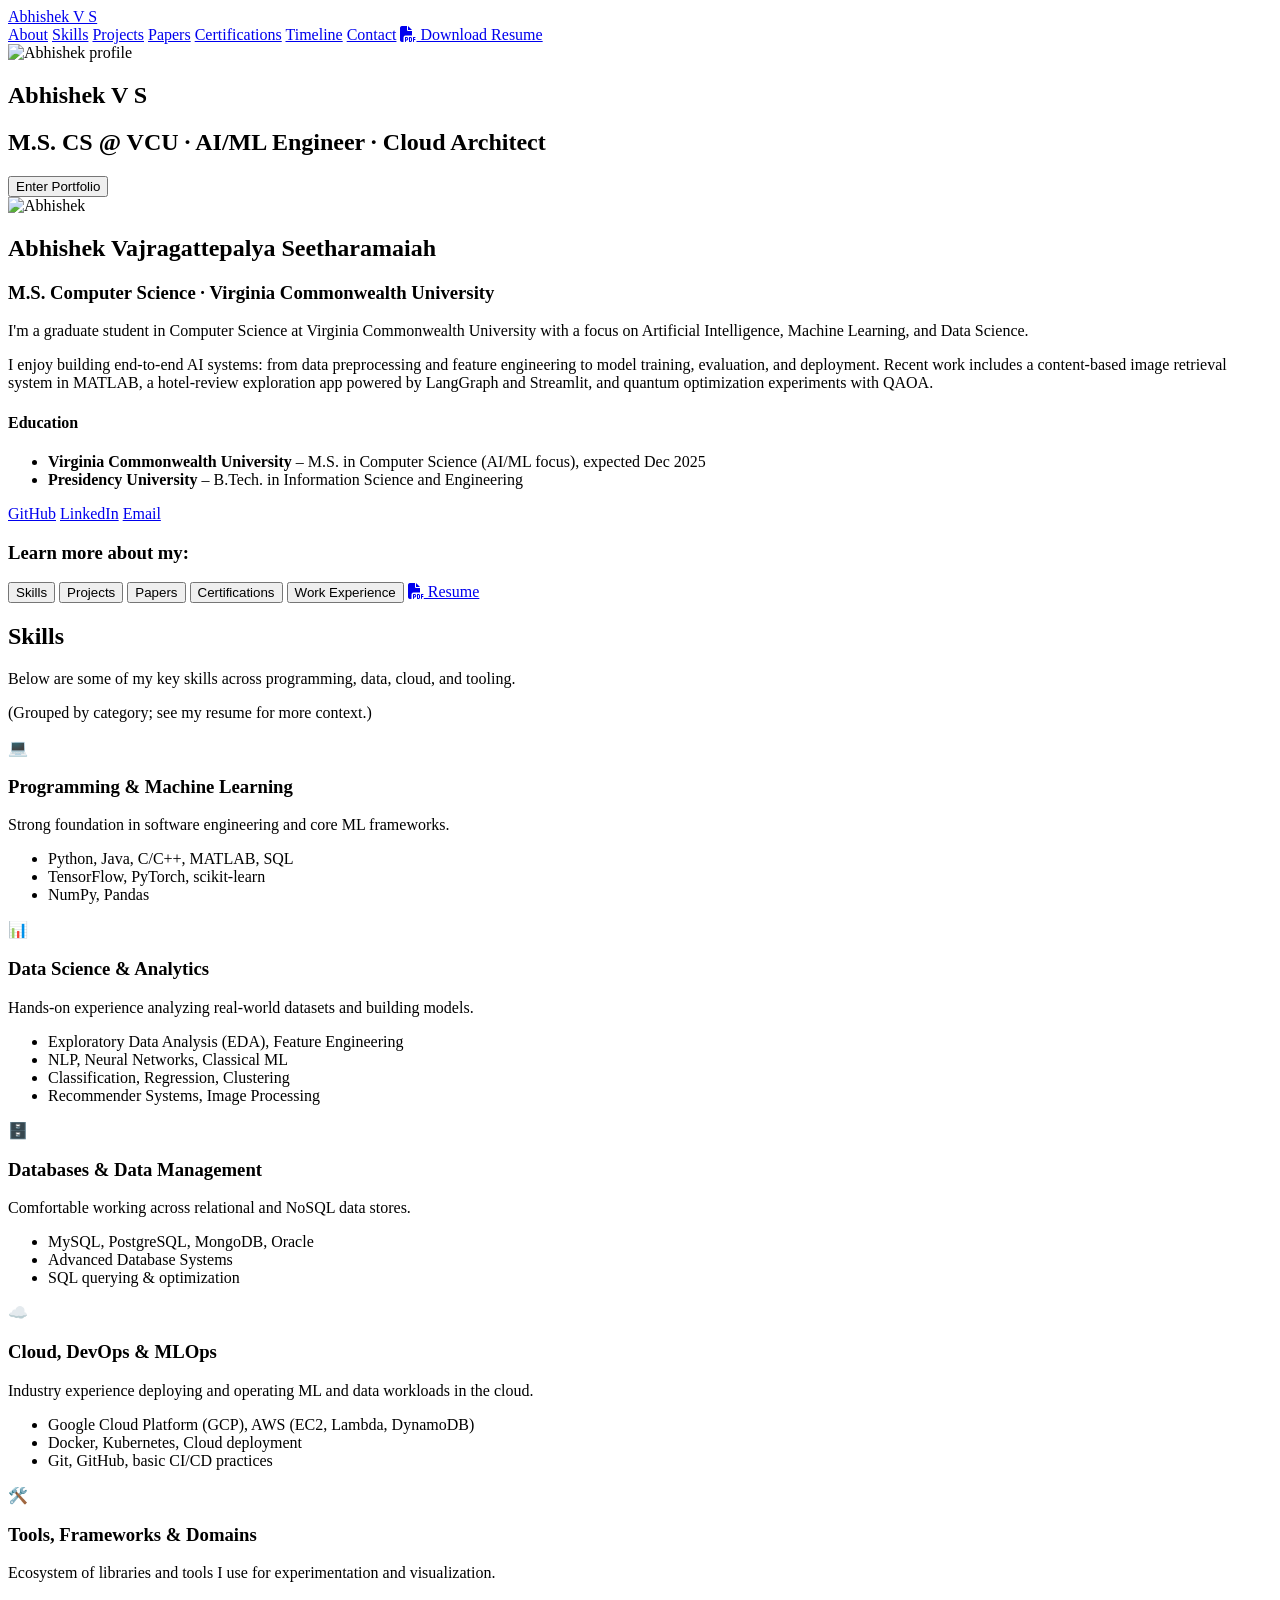
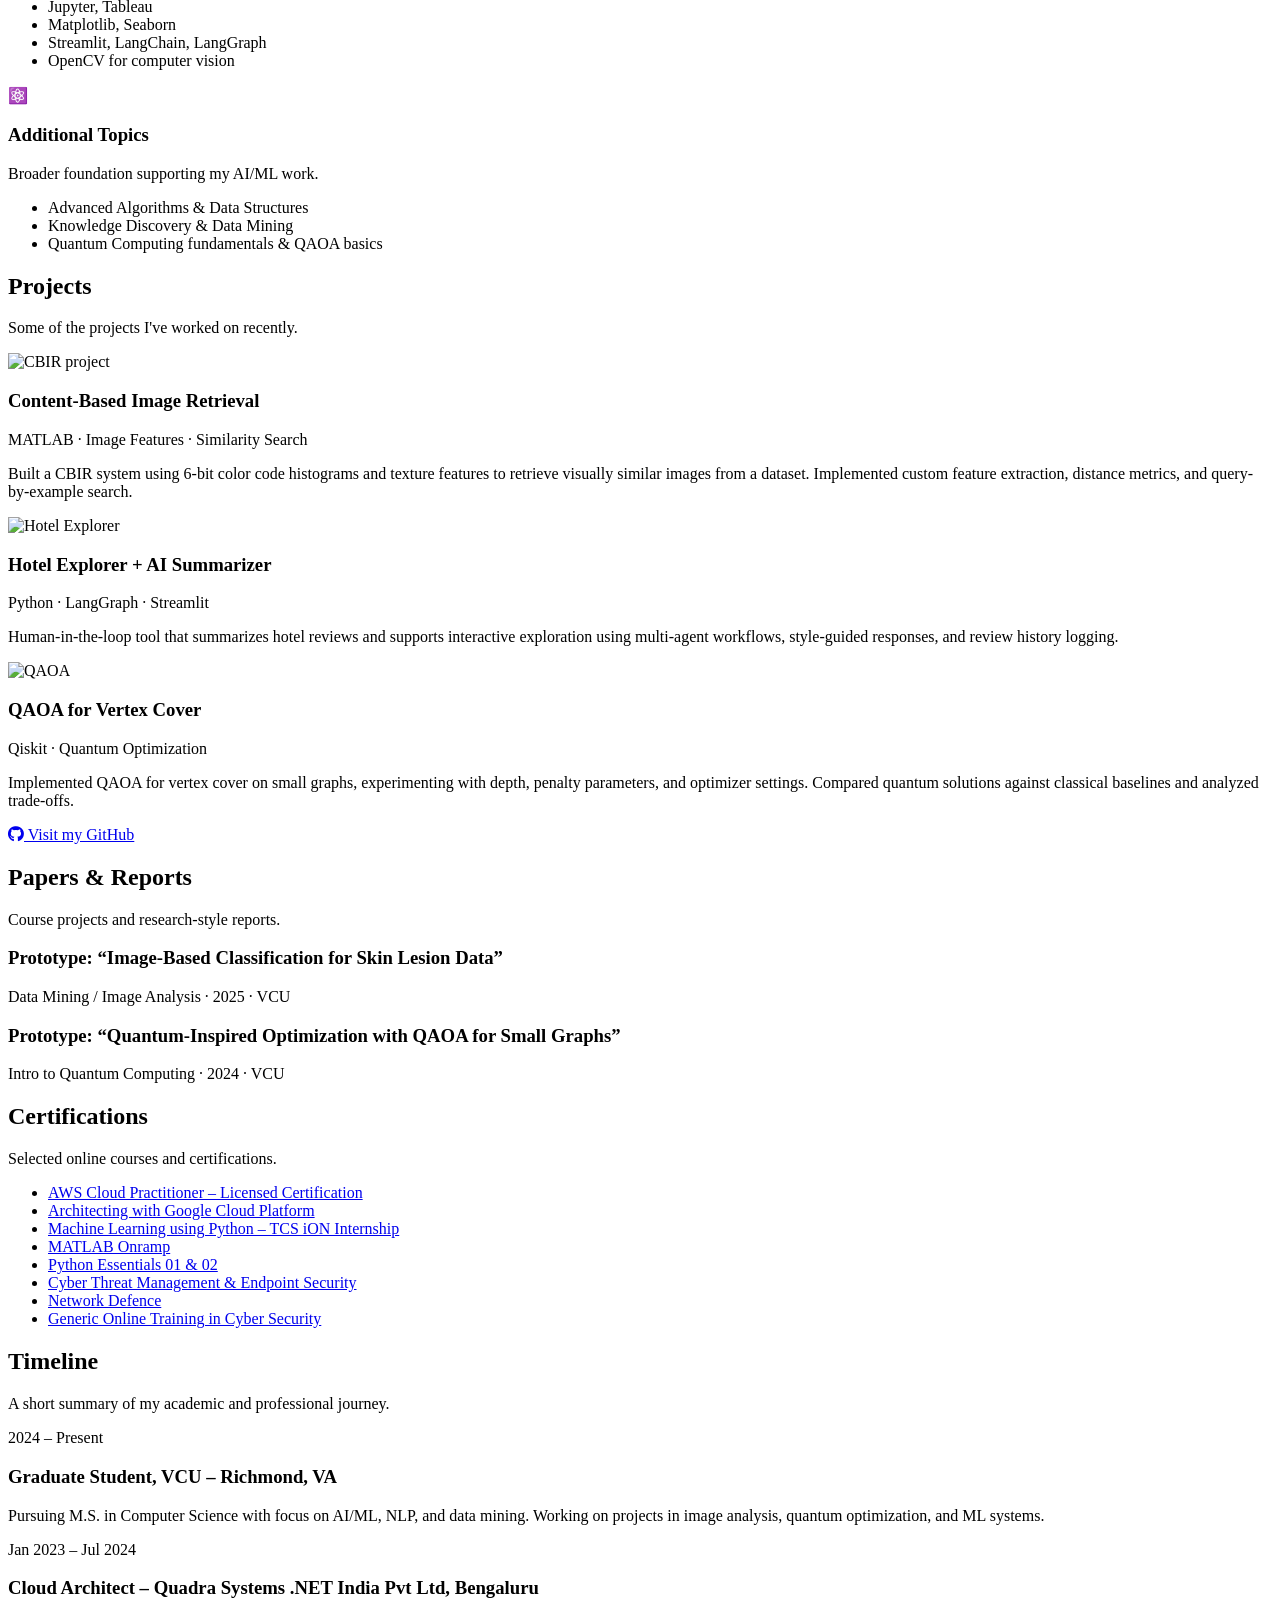
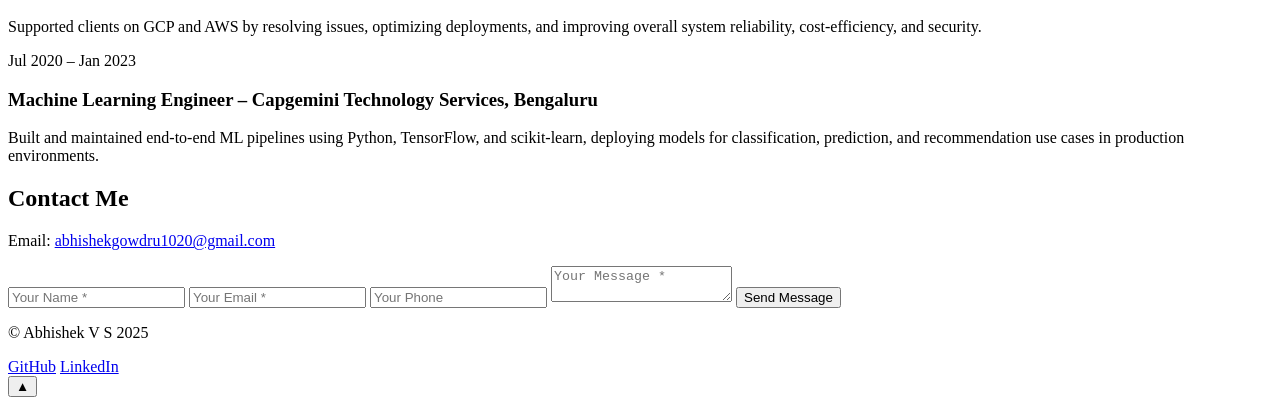
==== index.html @ 99de032a "Remove outdated text and notes from index.html Removed outdated information and notes from the hero " ====
<!DOCTYPE html>
<html lang="en">
<head>
  <meta charset="UTF-8" />
  <title>Abhishek V S | AI/ML Portfolio</title>
  <meta name="viewport" content="width=device-width, initial-scale=1.0" />

  <!-- Google Fonts -->
  <link href="https://fonts.googleapis.com/css2?family=Montserrat:wght@300;400;500;600;700&family=Open+Sans:wght@300;400;600&display=swap" rel="stylesheet">

  <!-- Font Awesome for icons -->
  <link
    rel="stylesheet"
    href="https://cdnjs.cloudflare.com/ajax/libs/font-awesome/6.5.1/css/all.min.css"
    integrity="sha512-DTOQO9RWCH3ppGqcWaEA1BIZOC6xxalwEsw9c2QQeAIftl+Vegovlnee1c9QX4TctnWMn13TZye+giMm8e2LwA=="
    crossorigin="anonymous"
    referrerpolicy="no-referrer"
  />

  <link rel="stylesheet" href="styles.css" />
</head>
<body>

  <!-- NAVBAR -->
  <header class="navbar">
    <div class="nav-inner">
      <a href="#hero" class="brand">Abhishek V S</a>
      <nav class="nav-links">
        <a href="#about">About</a>
        <a href="#skills">Skills</a>
        <a href="#projects">Projects</a>
        <a href="#papers">Papers</a>
        <a href="#certifications">Certifications</a>
        <a href="#timeline">Timeline</a>
        <a href="#contact">Contact</a>
        <a href="Files/resume12_1.pdf"
           class="btn-dark"
           download>
        <i class="fa-solid fa-file-pdf"></i> Download Resume
        </a>
        </a>
      </nav>
    </div>
  </header>

  <!-- HERO -->
  <section id="hero" class="hero">
    <div class="hero-overlay"></div>
    <div class="hero-content">

      <div class="hero-avatar-wrapper">
        <!-- Put your own profile image in img/profile.jpg -->
        <img src="img/profile.jpg" alt="Abhishek profile" class="hero-avatar" />
      </div>

      <h1 class="hero-name">Abhishek V S</h1>
      <h2 class="hero-tagline">
        M.S. CS @ VCU · AI/ML Engineer · Cloud Architect 
      </h2>

      <button class="hero-button" onclick="scrollToSection('about')">
        Enter Portfolio
      </button>
    </div>
  </section>

  <!-- MAIN CONTENT -->
  <main>

    <!-- ABOUT -->
    <section id="about" class="section section-light">
      <div class="section-inner">
        <div class="about-body">
          <div class="about-photo">
            <img src="img/profile.jpg" alt="Abhishek" />
          </div>
          <div class="about-text">
            <h2>Abhishek Vajragattepalya Seetharamaiah</h2>
            <h3>M.S. Computer Science · Virginia Commonwealth University</h3>

            <p>
              I'm a graduate student in Computer Science at Virginia Commonwealth
              University with a focus on Artificial Intelligence, Machine Learning,
              and Data Science.
            </p>
            <p>
              I enjoy building end-to-end AI systems: from data preprocessing and feature
              engineering to model training, evaluation, and deployment. Recent work includes
              a content-based image retrieval system in MATLAB, a hotel-review exploration app
              powered by LangGraph and Streamlit, and quantum optimization experiments with QAOA.
            </p>

            <h4>Education</h4>
            <ul>
              <li>
                <strong>Virginia Commonwealth University</strong> – M.S. in Computer Science
                (AI/ML focus), expected Dec 2025
              </li>
              <li>
                <strong>Presidency University</strong> – B.Tech. in Information Science and Engineering
              </li>
            </ul>

            <div class="social-links">
              <a href="https://github.com/abhishekvs" target="_blank">GitHub</a>
              <a href="https://www.linkedin.com/in/vs-abhishek" target="_blank">LinkedIn</a>
              <a href="mailto:abhishekgowdru1020@gmail.com">Email</a>
            </div>
          </div>
        </div>

        <!-- “Learn more” buttons -->
        <div class="learn-more">
          <h3>Learn more about my:</h3>
          <div class="learn-buttons">
            <button onclick="scrollToSection('skills')">Skills</button>
            <button onclick="scrollToSection('projects')">Projects</button>
            <button onclick="scrollToSection('papers')">Papers</button>
            <button onclick="scrollToSection('certifications')">Certifications</button>
            <button onclick="scrollToSection('timeline')">Work Experience</button>
            <a href="Portfolio/Abhishek_VS_Resume.pdf" target="_blank" class="btn-dark">
              <i class="fa-solid fa-file-pdf"></i> Resume
            </a>
          </div>
        </div>
      </div>
    </section>

    <!-- SKILLS -->
    <section id="skills" class="section section-blue">
      <div class="section-inner">
        <h2>Skills</h2>
        <p>Below are some of my key skills across programming, data, cloud, and tooling.</p>
        <p class="muted">(Grouped by category; see my resume for more context.)</p>

        <div class="skills-grid">
          <!-- Programming & ML -->
          <div class="skill-card">
            <div class="skill-icon">💻</div>
            <h3>Programming & Machine Learning</h3>
            <p>
              Strong foundation in software engineering and core ML frameworks.
            </p>
            <ul>
              <li>Python, Java, C/C++, MATLAB, SQL</li>
              <li>TensorFlow, PyTorch, scikit-learn</li>
              <li>NumPy, Pandas</li>
            </ul>
          </div>

          <!-- Data Science & Analytics -->
          <div class="skill-card">
            <div class="skill-icon">📊</div>
            <h3>Data Science & Analytics</h3>
            <p>
              Hands-on experience analyzing real-world datasets and building models.
            </p>
            <ul>
              <li>Exploratory Data Analysis (EDA), Feature Engineering</li>
              <li>NLP, Neural Networks, Classical ML</li>
              <li>Classification, Regression, Clustering</li>
              <li>Recommender Systems, Image Processing</li>
            </ul>
          </div>

          <!-- Databases & Data -->
          <div class="skill-card">
            <div class="skill-icon">🗄️</div>
            <h3>Databases & Data Management</h3>
            <p>
              Comfortable working across relational and NoSQL data stores.
            </p>
            <ul>
              <li>MySQL, PostgreSQL, MongoDB, Oracle</li>
              <li>Advanced Database Systems</li>
              <li>SQL querying & optimization</li>
            </ul>
          </div>

          <!-- Cloud, DevOps & MLOps -->
          <div class="skill-card">
            <div class="skill-icon">☁️</div>
            <h3>Cloud, DevOps & MLOps</h3>
            <p>
              Industry experience deploying and operating ML and data workloads in the cloud.
            </p>
            <ul>
              <li>Google Cloud Platform (GCP), AWS (EC2, Lambda, DynamoDB)</li>
              <li>Docker, Kubernetes, Cloud deployment</li>
              <li>Git, GitHub, basic CI/CD practices</li>
            </ul>
          </div>

          <!-- Tools, Frameworks & Domains -->
          <div class="skill-card">
            <div class="skill-icon">🛠️</div>
            <h3>Tools, Frameworks & Domains</h3>
            <p>
              Ecosystem of libraries and tools I use for experimentation and visualization.
            </p>
            <ul>
              <li>Jupyter, Tableau</li>
              <li>Matplotlib, Seaborn</li>
              <li>Streamlit, LangChain, LangGraph</li>
              <li>OpenCV for computer vision</li>
            </ul>
          </div>

          <!-- Additional Topics -->
          <div class="skill-card">
            <div class="skill-icon">⚛️</div>
            <h3>Additional Topics</h3>
            <p>
              Broader foundation supporting my AI/ML work.
            </p>
            <ul>
              <li>Advanced Algorithms & Data Structures</li>
              <li>Knowledge Discovery & Data Mining</li>
              <li>Quantum Computing fundamentals & QAOA basics</li>
            </ul>
          </div>
        </div>
      </div>
    </section>

    <!-- PROJECTS -->
    <section id="projects" class="section section-light">
      <div class="section-inner">
        <h2>Projects</h2>
        <p>Some of the projects I've worked on recently.</p>

        <div class="projects-grid">
          <!-- Project 1 -->
          <article class="project-card">
            <div class="project-image-wrapper">
              <img src="img/project-cbir.jpg" alt="CBIR project" />
              <div class="project-overlay">
                <h3>Content-Based Image Retrieval</h3>
                <p>MATLAB · Image Features · Similarity Search</p>
              </div>
            </div>
            <p class="project-text">
              Built a CBIR system using 6-bit color code histograms and texture features
              to retrieve visually similar images from a dataset. Implemented custom
              feature extraction, distance metrics, and query-by-example search.
            </p>
          </article>

          <!-- Project 2 -->
          <article class="project-card">
            <div class="project-image-wrapper">
              <img src="img/project-hotel.jpg" alt="Hotel Explorer" />
              <div class="project-overlay">
                <h3>Hotel Explorer + AI Summarizer</h3>
                <p>Python · LangGraph · Streamlit</p>
              </div>
            </div>
            <p class="project-text">
              Human-in-the-loop tool that summarizes hotel reviews and supports interactive
              exploration using multi-agent workflows, style-guided responses, and review
              history logging.
            </p>
          </article>

          <!-- Project 3 -->
          <article class="project-card">
            <div class="project-image-wrapper">
              <img src="img/project-qaoa.jpg" alt="QAOA" />
              <div class="project-overlay">
                <h3>QAOA for Vertex Cover</h3>
                <p>Qiskit · Quantum Optimization</p>
              </div>
            </div>
            <p class="project-text">
              Implemented QAOA for vertex cover on small graphs, experimenting with depth,
              penalty parameters, and optimizer settings. Compared quantum solutions against
              classical baselines and analyzed trade-offs.
            </p>
          </article>
        </div>

        <div class="projects-footer">
          <a href="https://github.com/abhishekvs" target="_blank" class="btn-dark">
            <i class="fa-brands fa-github"></i> Visit my GitHub
          </a>
        </div>
      </div>
    </section>

    <!-- PAPERS -->
    <section id="papers" class="section section-blue">
      <div class="section-inner">
        <h2>Papers & Reports</h2>
        <p>Course projects and research-style reports.</p>

        <div class="papers-list">
          <div class="paper-item">
            <h3>
              Prototype: “Image-Based Classification for Skin Lesion Data”
            </h3>
            <p class="paper-meta">
              Data Mining / Image Analysis · 2025 · VCU
            </p>
          </div>

          <div class="paper-item">
            <h3>
              Prototype: “Quantum-Inspired Optimization with QAOA for Small Graphs”
            </h3>
            <p class="paper-meta">
              Intro to Quantum Computing · 2024 · VCU
            </p>
          </div>
        </div>
      </div>
    </section>

    <!-- CERTIFICATIONS -->
    <section id="certifications" class="section section-light">
      <div class="section-inner">
        <h2>Certifications</h2>
        <p>Selected online courses and certifications.</p>

        <ul class="cert-list">
          <!-- Update these hrefs to match actual filenames in Portfolio/ -->
          <li>
            <a href="Files/Certificates/AWS Certified Cloud Practitioner.pdf" target="_blank">
              AWS Cloud Practitioner – Licensed Certification
            </a>
          </li>
          <li>
            <a href="Portfolio/gcp-architecting.pdf" target="_blank">
              Architecting with Google Cloud Platform
            </a>
          </li>
          <li>
            <a href="Portfolio/ml-using-python-tcs-ion.pdf" target="_blank">
              Machine Learning using Python – TCS iON Internship
            </a>
          </li>
          <li>
            <a href="Portfolio/matlab-onramp.pdf" target="_blank">
              MATLAB Onramp
            </a>
          </li>
          <li>
            <a href="Portfolio/python-essentials.pdf" target="_blank">
              Python Essentials 01 &amp; 02
            </a>
          </li>
          <li>
            <a href="Portfolio/cyber-threat-management.pdf" target="_blank">
              Cyber Threat Management &amp; Endpoint Security
            </a>
          </li>
          <li>
            <a href="Portfolio/network-defence.pdf" target="_blank">
              Network Defence
            </a>
          </li>
          <li>
            <a href="Portfolio/generic-cyber-security.pdf" target="_blank">
              Generic Online Training in Cyber Security
            </a>
          </li>
        </ul>
       
      </div>
    </section>

    <!-- TIMELINE -->
    <section id="timeline" class="section section-light">
      <div class="section-inner">
        <h2>Timeline</h2>
        <p>A short summary of my academic and professional journey.</p>

        <div class="timeline">
          <div class="timeline-item">
            <div class="timeline-dot"></div>
            <div class="timeline-content">
              <div class="timeline-date">2024 – Present</div>
              <h3>Graduate Student, VCU – Richmond, VA</h3>
              <p>
                Pursuing M.S. in Computer Science with focus on AI/ML, NLP, and data mining.
                Working on projects in image analysis, quantum optimization, and ML systems.
              </p>
            </div>
          </div>

          <div class="timeline-item">
            <div class="timeline-dot"></div>
            <div class="timeline-content">
              <div class="timeline-date">Jan 2023 – Jul 2024</div>
              <h3>Cloud Architect – Quadra Systems .NET India Pvt Ltd, Bengaluru</h3>
              <p>
                Supported clients on GCP and AWS by resolving issues, optimizing deployments,
                and improving overall system reliability, cost-efficiency, and security.
              </p>
            </div>
          </div>

          <div class="timeline-item">
            <div class="timeline-dot"></div>
            <div class="timeline-content">
              <div class="timeline-date">Jul 2020 – Jan 2023</div>
              <h3>Machine Learning Engineer – Capgemini Technology Services, Bengaluru</h3>
              <p>
                Built and maintained end-to-end ML pipelines using Python, TensorFlow, and
                scikit-learn, deploying models for classification, prediction, and
                recommendation use cases in production environments.
              </p>
            </div>
          </div>
        </div>
      </div>
    </section>

    <!-- CONTACT -->
    <section id="contact" class="section section-dark">
      <div class="section-inner">
        <h2>Contact Me</h2>
        <p>
          Email: <a href="mailto:abhishekgowdru1020@gmail.com">abhishekgowdru1020@gmail.com</a>
        </p>
        <div class="contact-grid">
          <form class="contact-form">
            <input type="text" placeholder="Your Name *" required />
            <input type="email" placeholder="Your Email *" required />
            <input type="text" placeholder="Your Phone" />
            <textarea placeholder="Your Message *" required></textarea>
            <button type="submit">Send Message</button>
          </form>
        </div>
      </div>
    </section>

  </main>

  <!-- FOOTER -->
  <footer class="footer">
    <p>© Abhishek V S 2025</p>
    <div class="footer-links">
      <a href="https://github.com/abhishekvs" target="_blank">GitHub</a>
      <a href="https://www.linkedin.com/in/vs-abhishek" target="_blank">LinkedIn</a>
    </div>
  </footer>

  <button id="backToTop" class="back-to-top" aria-label="Back to top">▲</button>

  <script src="script.js"></script>
</body>
</html>
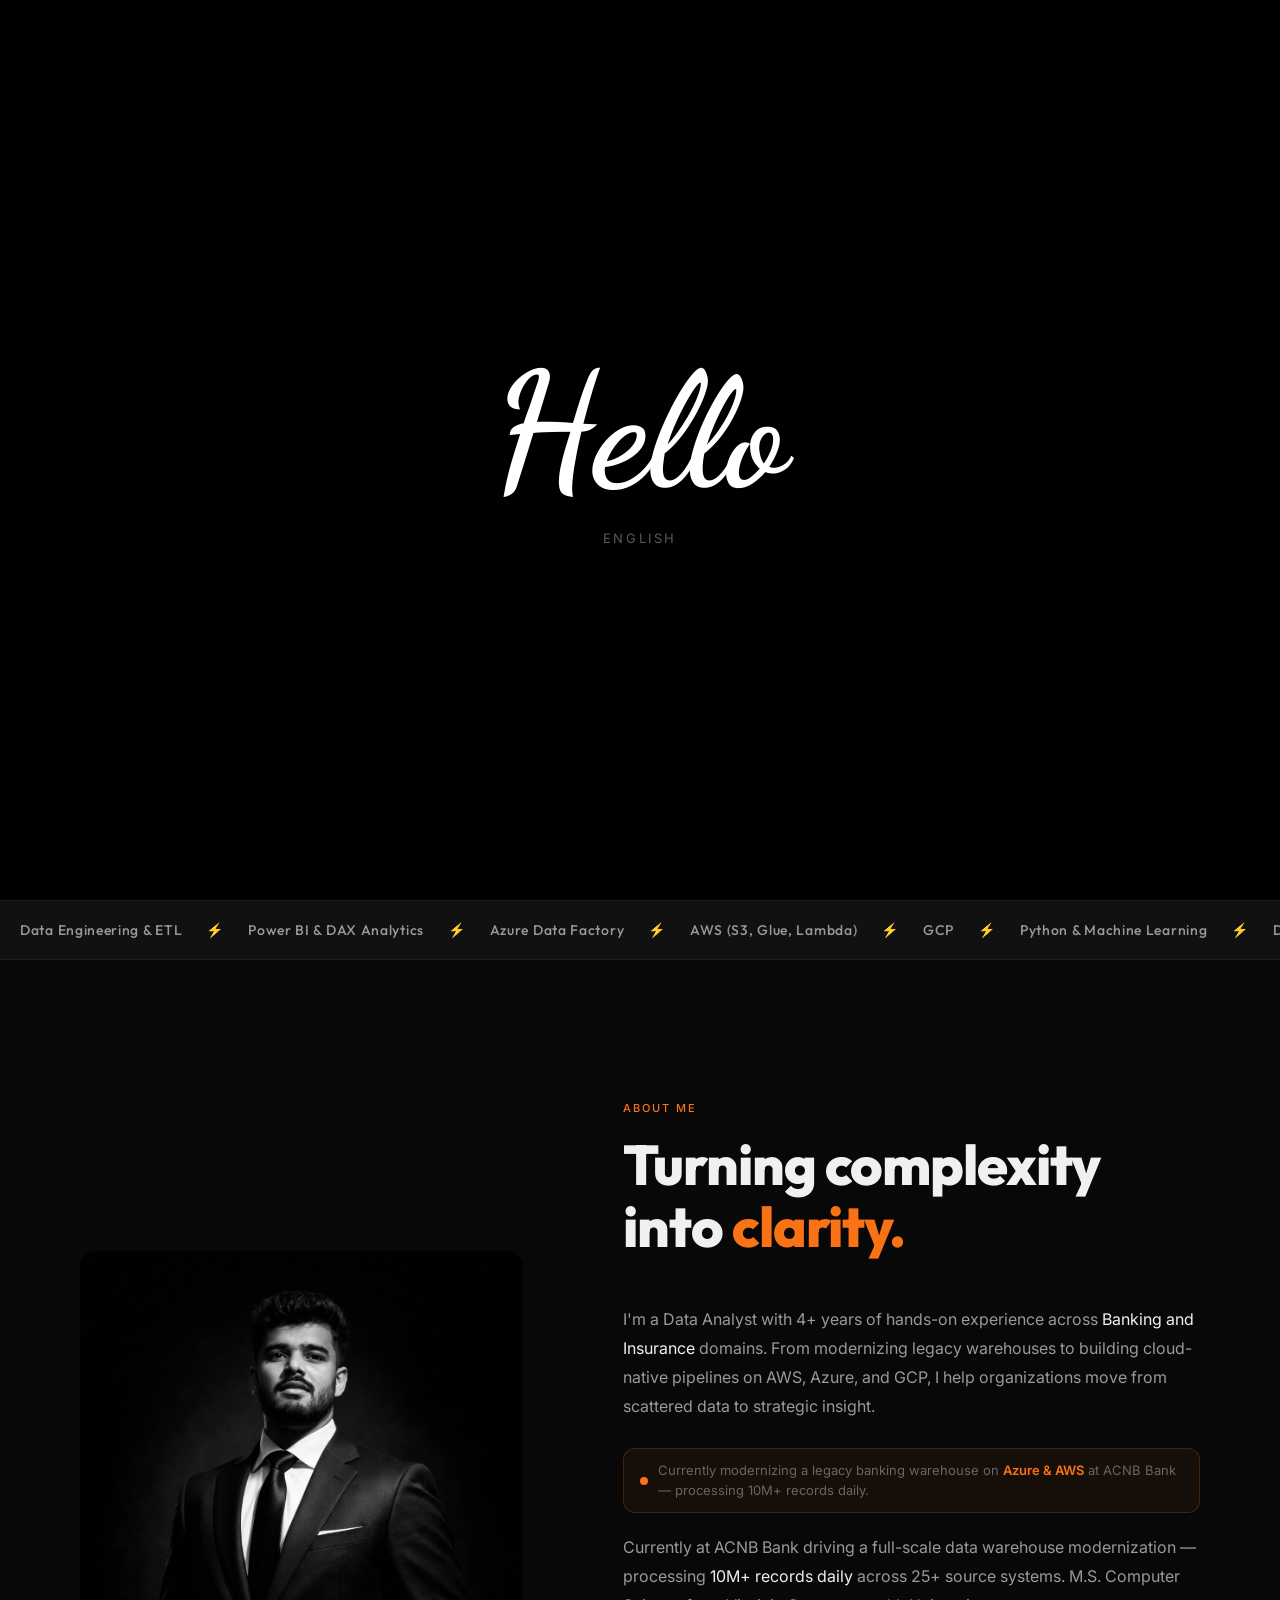
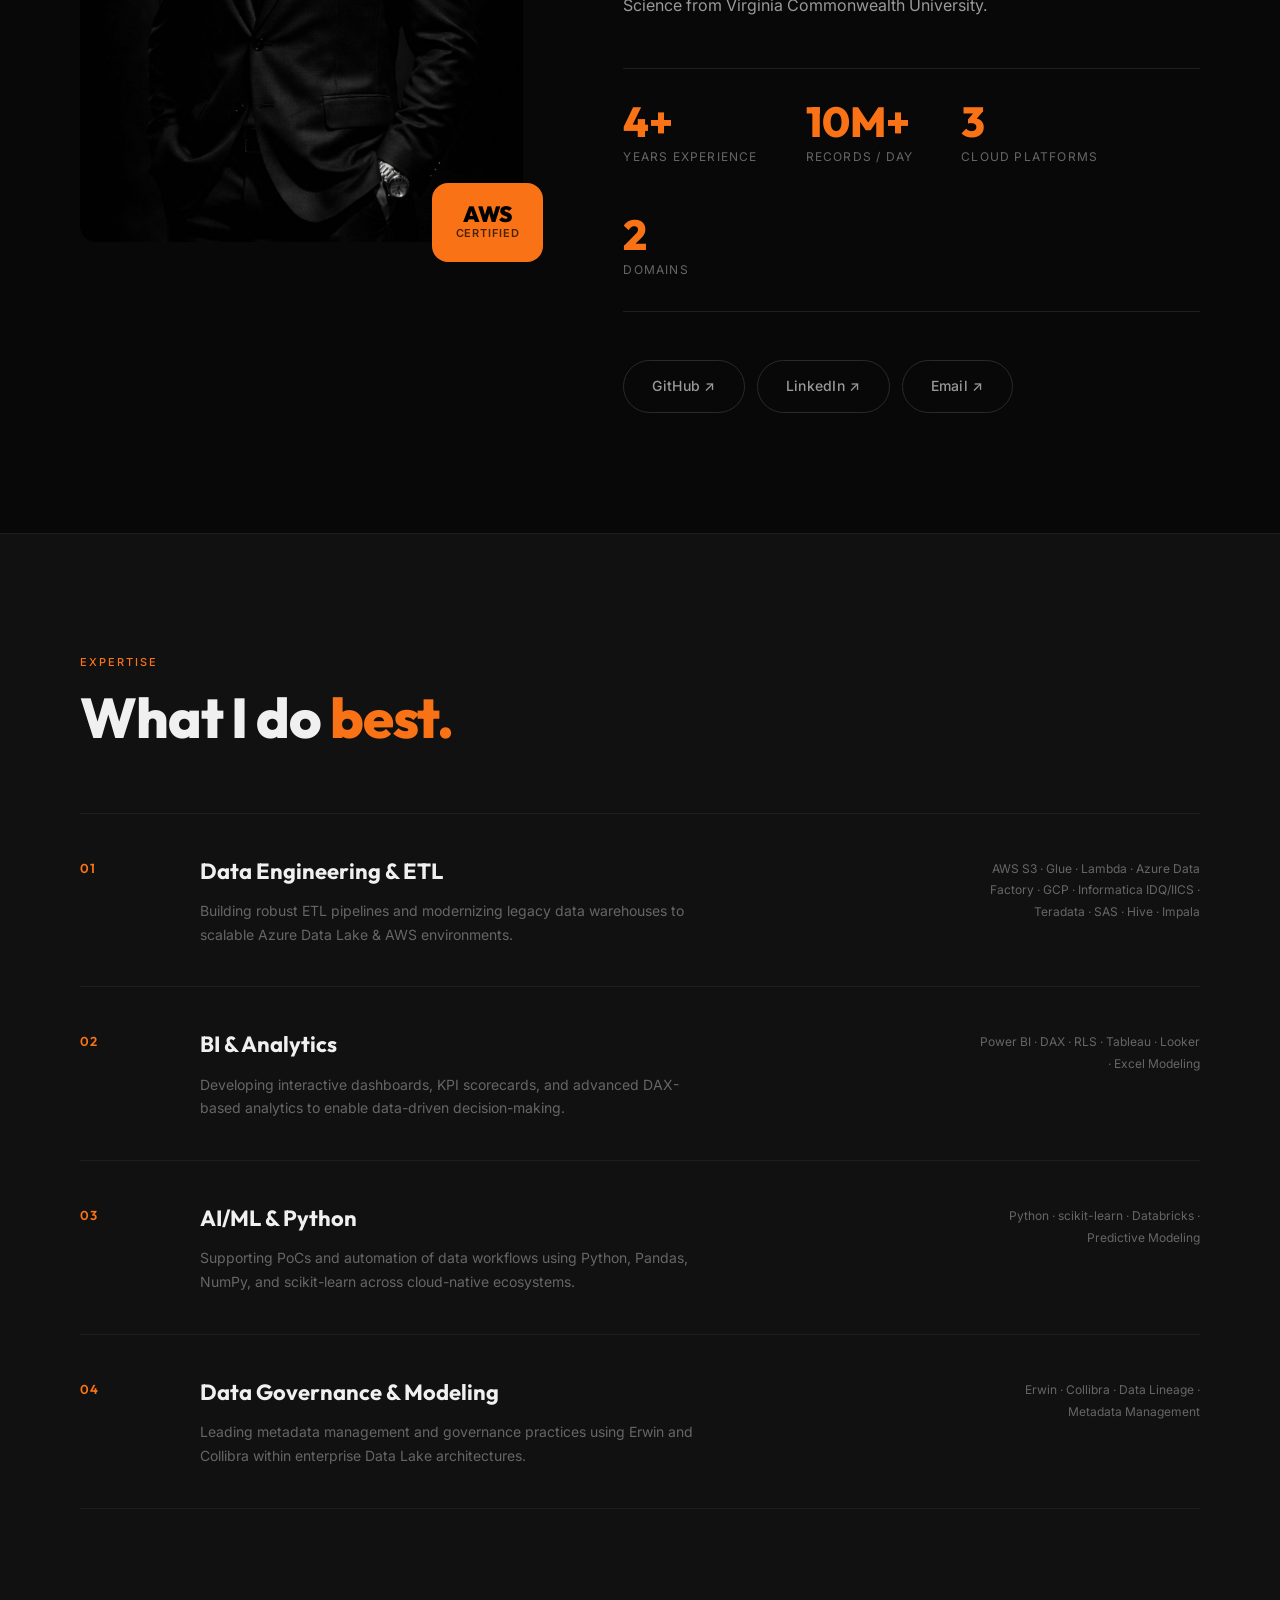
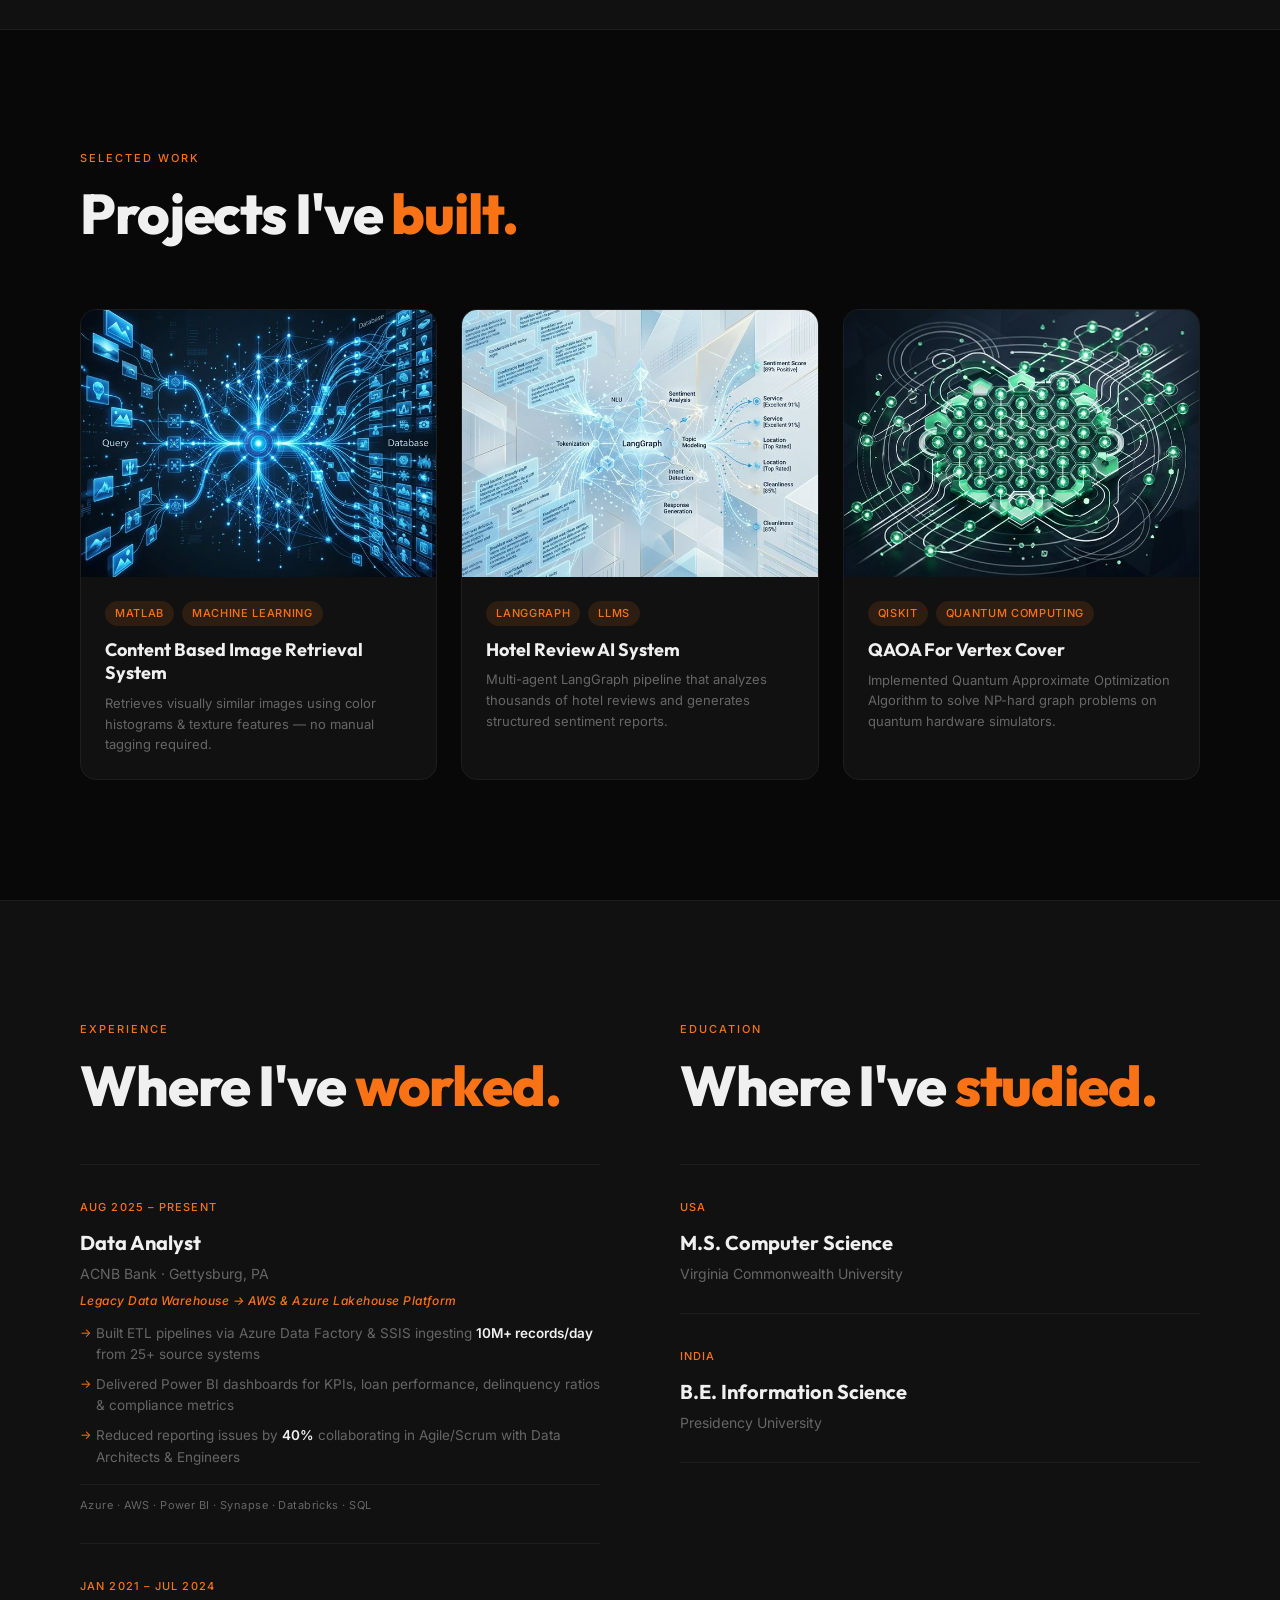
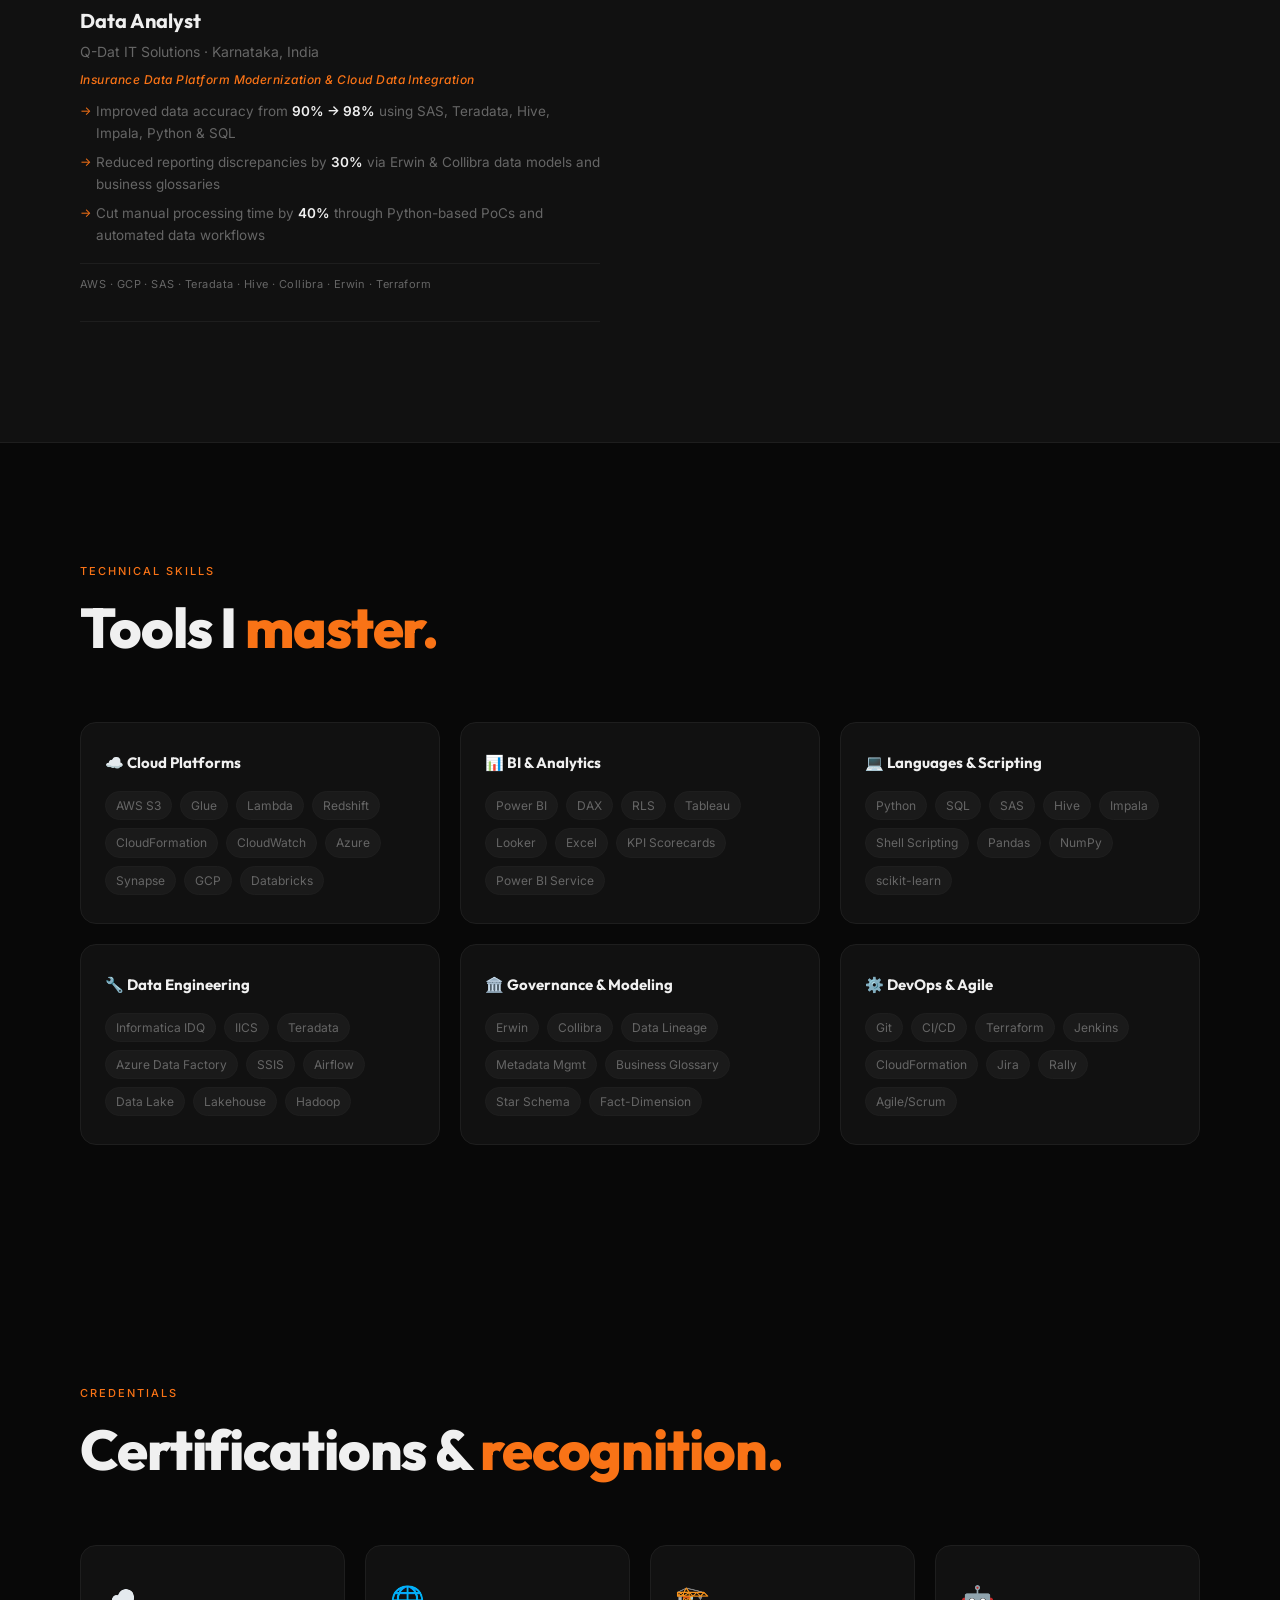
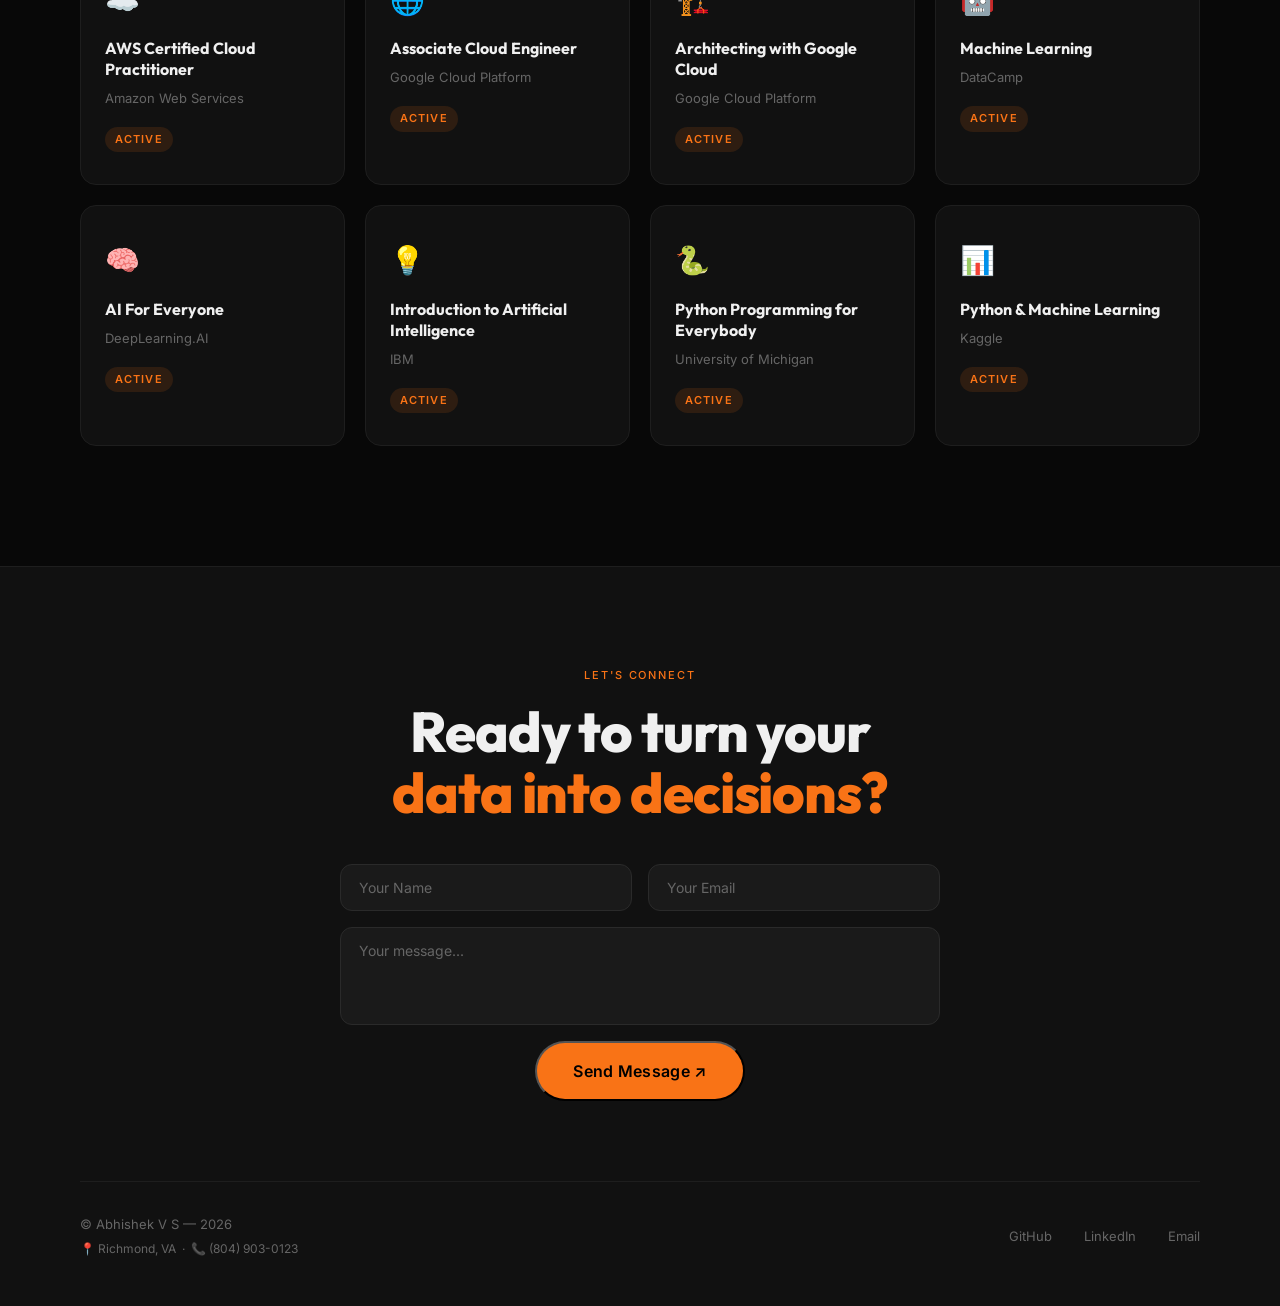
==== commit 3daf3858: "Complete portfolio redesign with dark theme and animations - Full dark theme redesign with premium a" ====
--- a/index.html
+++ b/index.html
@@ -2,450 +2,503 @@
 <html lang="en">
 <head>
   <meta charset="UTF-8" />
-  <title>Abhishek V S | AI/ML Portfolio</title>
+  <title>Abhishek V S | Data Analyst | Power BI · AWS · Azure · GCP</title>
   <meta name="viewport" content="width=device-width, initial-scale=1.0" />
-
-  <!-- Google Fonts -->
-  <link href="https://fonts.googleapis.com/css2?family=Montserrat:wght@300;400;500;600;700&family=Open+Sans:wght@300;400;600&display=swap" rel="stylesheet">
-
-  <!-- Font Awesome for icons -->
-  <link
-    rel="stylesheet"
-    href="https://cdnjs.cloudflare.com/ajax/libs/font-awesome/6.5.1/css/all.min.css"
-    integrity="sha512-DTOQO9RWCH3ppGqcWaEA1BIZOC6xxalwEsw9c2QQeAIftl+Vegovlnee1c9QX4TctnWMn13TZye+giMm8e2LwA=="
-    crossorigin="anonymous"
-    referrerpolicy="no-referrer"
-  />
-
+  <meta name="description" content="Abhishek V S — Data Analyst with 4+ years in Banking & Insurance. Specializing in Power BI, AWS, Azure, GCP, ETL pipelines and enterprise data governance. Based in Richmond, VA." />
+  <meta property="og:title" content="Abhishek V S | Data Analyst | Power BI · AWS · Azure · GCP" />
+  <meta property="og:description" content="Data Analyst with 4+ years in Banking & Insurance. Specializing in Power BI, AWS, Azure, GCP, and enterprise data pipelines. Based in Richmond, VA." />
+  <meta property="og:type" content="website" />
+  <meta property="og:url" content="https://abhishekvs.github.io" />
+  <meta property="og:image" content="https://abhishekvs.github.io/img/PI.jpeg" />
+  <meta name="twitter:card" content="summary_large_image" />
+  <meta name="twitter:title" content="Abhishek V S | Data Analyst" />
+  <meta name="twitter:description" content="Data Analyst with 4+ years in Banking & Insurance. Power BI · AWS · Azure · GCP." />
+  <meta name="twitter:image" content="https://abhishekvs.github.io/img/PI.jpeg" />
+  <link rel="icon" href="data:image/svg+xml,<svg xmlns='http://www.w3.org/2000/svg' viewBox='0 0 100 100'><rect width='100' height='100' rx='22' fill='%23f97316'/><text y='74' x='50' font-size='58' font-family='Arial' font-weight='900' fill='black' text-anchor='middle'>A</text></svg>" />
+  <link rel="preconnect" href="https://fonts.googleapis.com">
+  <link rel="preconnect" href="https://fonts.gstatic.com" crossorigin>
+  <link href="https://fonts.googleapis.com/css2?family=Outfit:wght@300;400;500;600;700;800;900&family=Inter:wght@300;400;500&family=Playfair+Display:ital@1&family=Dancing+Script:wght@700&display=swap" rel="stylesheet">
   <link rel="stylesheet" href="styles.css" />
 </head>
 <body>
 
+  <!-- SCROLL PROGRESS BAR -->
+  <div id="scroll-progress"></div>
+
+  <!-- BACK TO TOP -->
+  <button id="back-to-top" aria-label="Back to top">↑</button>
+
+  <!-- INTERACTIVE BACKGROUND -->
+  <canvas id="bg-canvas"></canvas>
+
+  <!-- CUSTOM CURSOR -->
+  <div class="cursor-dot"></div>
+  <div class="cursor-outline"></div>
+
+  <!-- PRELOADER — Apple "Hello" screen -->
+  <div class="preloader" id="preloader">
+    <div class="hello-word" id="hello-word">Hello</div>
+    <div class="hello-lang" id="hello-lang">English</div>
+  </div>
+
   <!-- NAVBAR -->
-  <header class="navbar">
-    <div class="nav-inner">
-      <a href="#hero" class="brand">Abhishek V S</a>
-      <nav class="nav-links">
-        <a href="#about">About</a>
-        <a href="#skills">Skills</a>
-        <a href="#projects">Projects</a>
-        <a href="#papers">Papers</a>
-        <a href="#certifications">Certifications</a>
-        <a href="#timeline">Timeline</a>
-        <a href="#contact">Contact</a>
-        <a href="Files/resume12_1.pdf"
-           class="btn-dark"
-           download>
-        <i class="fa-solid fa-file-pdf"></i> Download Resume
+  <nav class="navbar">
+    <div class="nav-pill">
+      <a href="#" class="nav-logo">AVS</a>
+      <div class="nav-links">
+        <a href="#about" class="nav-link">About</a>
+        <a href="#expertise" class="nav-link">Expertise</a>
+        <a href="#work" class="nav-link">Work</a>
+        <a href="#experience" class="nav-link">Experience</a>
+        <button class="theme-toggle" id="theme-toggle" aria-label="Toggle theme" title="Toggle theme">☀️</button>
+        <a href="Files/Abhishek_Resume1.pdf" class="nav-link nav-cta" target="_blank">Resume ↗</a>
+      </div>
+    </div>
+  </nav>
+
+  <!-- HERO -->
+  <section class="hero">
+    <div class="hero-inner">
+      <div class="open-badge">
+        <span class="badge-dot"></span>
+        Open to Opportunities
+      </div>
+      <p class="hero-tagline">Where raw data becomes strategic intelligence.</p>
+      <p class="hero-role-line">I'm a <span id="role-cycle" class="role-highlight">Data Analyst</span><span class="type-cursor">|</span></p>
+      <h1 class="hero-title">
+        Data That Drives<br>
+        <span class="accent">DECISIONS.</span>
+      </h1>
+      <p class="hero-sub">
+        4 years of experience in <span>Banking & Insurance</span> domains, building cloud-native data pipelines and BI solutions on <span>AWS · Azure · GCP</span>. Based in Richmond, VA.
+      </p>
+      <div class="hero-actions">
+        <a href="#work" class="btn btn-primary">View My Work →</a>
+        <a href="Files/Abhishek_Resume1.pdf" class="btn btn-ghost" download="Abhishek_VS_Resume.pdf">Download Resume ↓</a>
+      </div>
+    </div>
+    <div class="hero-scroll-hint">
+      <span>Scroll</span>
+      <div class="scroll-line"></div>
+    </div>
+  </section>
+
+  <!-- MARQUEE -->
+  <div class="marquee-wrapper">
+    <div class="marquee-track">
+      <div class="marquee-content">
+        <span>Data Engineering & ETL</span><span class="sep">⚡</span>
+        <span>Power BI & DAX Analytics</span><span class="sep">⚡</span>
+        <span>Azure Data Factory</span><span class="sep">⚡</span>
+        <span>AWS (S3, Glue, Lambda)</span><span class="sep">⚡</span>
+        <span>GCP</span><span class="sep">⚡</span>
+        <span>Python & Machine Learning</span><span class="sep">⚡</span>
+        <span>Databricks</span><span class="sep">⚡</span>
+        <span>SAS · Hive · Impala</span><span class="sep">⚡</span>
+        <span>Teradata</span><span class="sep">⚡</span>
+        <span>Tableau & Looker</span><span class="sep">⚡</span>
+        <span>Data Governance</span><span class="sep">⚡</span>
+        <span>Informatica IDQ</span><span class="sep">⚡</span>
+        <span>Collibra & Erwin</span><span class="sep">⚡</span>
+        <span>Terraform · CI/CD</span><span class="sep">⚡</span>
+        <span>Predictive Modeling</span><span class="sep">⚡</span>
+      </div>
+      <div class="marquee-content" aria-hidden="true">
+        <span>Data Engineering & ETL</span><span class="sep">⚡</span>
+        <span>Power BI & DAX Analytics</span><span class="sep">⚡</span>
+        <span>Azure Data Factory</span><span class="sep">⚡</span>
+        <span>AWS (S3, Glue, Lambda)</span><span class="sep">⚡</span>
+        <span>GCP</span><span class="sep">⚡</span>
+        <span>Python & Machine Learning</span><span class="sep">⚡</span>
+        <span>Databricks</span><span class="sep">⚡</span>
+        <span>SAS · Hive · Impala</span><span class="sep">⚡</span>
+        <span>Teradata</span><span class="sep">⚡</span>
+        <span>Tableau & Looker</span><span class="sep">⚡</span>
+        <span>Data Governance</span><span class="sep">⚡</span>
+        <span>Informatica IDQ</span><span class="sep">⚡</span>
+        <span>Collibra & Erwin</span><span class="sep">⚡</span>
+        <span>Terraform · CI/CD</span><span class="sep">⚡</span>
+        <span>Predictive Modeling</span><span class="sep">⚡</span>
+      </div>
+    </div>
+  </div>
+
+  <!-- ABOUT -->
+  <section id="about" class="section about-section">
+    <div class="container about-grid">
+      <div class="about-image-col reveal">
+        <div class="about-image-wrap">
+          <img src="img/PI.jpeg" alt="Abhishek V S" class="about-photo" loading="lazy" />
+          <div class="about-badge">
+            <div class="badge-inner">
+              <span class="badge-num">AWS</span>
+              <span class="badge-label">Certified</span>
+            </div>
+          </div>
+        </div>
+      </div>
+      <div class="about-text-col reveal">
+        <p class="section-label">About Me</p>
+        <h2 class="section-heading">Turning complexity<br>into <span class="accent">clarity.</span></h2>
+        <p class="about-desc">
+          I'm a Data Analyst with 4+ years of hands-on experience across <span style="color:var(--text)">Banking and Insurance</span> domains. From modernizing legacy warehouses to building cloud-native pipelines on AWS, Azure, and GCP, I help organizations move from scattered data to strategic insight.
+        </p>
+        <div class="current-work">
+          <span class="current-dot"></span>
+          <span class="current-text">Currently modernizing a legacy banking warehouse on <strong>Azure & AWS</strong> at ACNB Bank — processing 10M+ records daily.</span>
+        </div>
+        <p class="about-desc">
+          Currently at ACNB Bank driving a full-scale data warehouse modernization — processing <span style="color:var(--text)">10M+ records daily</span> across 25+ source systems. M.S. Computer Science from Virginia Commonwealth University.
+        </p>
+        <div class="about-stats">
+          <div class="stat-item">
+            <span class="stat-num">4+</span>
+            <span class="stat-label">Years Experience</span>
+          </div>
+          <div class="stat-item">
+            <span class="stat-num">10M+</span>
+            <span class="stat-label">Records / Day</span>
+          </div>
+          <div class="stat-item">
+            <span class="stat-num">3</span>
+            <span class="stat-label">Cloud Platforms</span>
+          </div>
+          <div class="stat-item">
+            <span class="stat-num">2</span>
+            <span class="stat-label">Domains</span>
+          </div>
+        </div>
+        <div class="about-links">
+          <a href="https://github.com/abhishekvs" target="_blank" class="btn btn-ghost">GitHub ↗</a>
+          <a href="https://www.linkedin.com/in/vs-abhishek" target="_blank" class="btn btn-ghost">LinkedIn ↗</a>
+          <a href="mailto:vsabhishekgowda@gmail.com" class="btn btn-ghost">Email ↗</a>
+        </div>
+      </div>
+    </div>
+  </section>
+
+  <!-- EXPERTISE -->
+  <section id="expertise" class="section expertise-section">
+    <div class="container">
+      <div class="section-header reveal">
+        <p class="section-label">Expertise</p>
+        <h2 class="section-heading">What I do <span class="accent">best.</span></h2>
+      </div>
+      <div class="services-list">
+        <div class="service-item reveal">
+          <div class="service-num">01</div>
+          <div class="service-body">
+            <div class="service-name">Data Engineering & ETL</div>
+            <div class="service-desc">Building robust ETL pipelines and modernizing legacy data warehouses to scalable Azure Data Lake & AWS environments.</div>
+          </div>
+          <div class="service-tags">AWS S3 · Glue · Lambda · Azure Data Factory · GCP · Informatica IDQ/IICS · Teradata · SAS · Hive · Impala</div>
+        </div>
+        <div class="service-item reveal">
+          <div class="service-num">02</div>
+          <div class="service-body">
+            <div class="service-name">BI & Analytics</div>
+            <div class="service-desc">Developing interactive dashboards, KPI scorecards, and advanced DAX-based analytics to enable data-driven decision-making.</div>
+          </div>
+          <div class="service-tags">Power BI · DAX · RLS · Tableau · Looker · Excel Modeling</div>
+        </div>
+        <div class="service-item reveal">
+          <div class="service-num">03</div>
+          <div class="service-body">
+            <div class="service-name">AI/ML & Python</div>
+            <div class="service-desc">Supporting PoCs and automation of data workflows using Python, Pandas, NumPy, and scikit-learn across cloud-native ecosystems.</div>
+          </div>
+          <div class="service-tags">Python · scikit-learn · Databricks · Predictive Modeling</div>
+        </div>
+        <div class="service-item reveal">
+          <div class="service-num">04</div>
+          <div class="service-body">
+            <div class="service-name">Data Governance & Modeling</div>
+            <div class="service-desc">Leading metadata management and governance practices using Erwin and Collibra within enterprise Data Lake architectures.</div>
+          </div>
+          <div class="service-tags">Erwin · Collibra · Data Lineage · Metadata Management</div>
+        </div>
+      </div>
+    </div>
+  </section>
+
+  <!-- PROJECTS -->
+  <section id="work" class="section work-section">
+    <div class="container">
+      <div class="section-header reveal">
+        <p class="section-label">Selected Work</p>
+        <h2 class="section-heading">Projects I've <span class="accent">built.</span></h2>
+      </div>
+      <div class="projects-grid">
+        <a href="https://github.com/abhishekvs" target="_blank" class="project-card reveal">
+          <div class="project-img-wrap">
+            <img src="img/project-cbir.jpg" alt="Content Based Image Retrieval" loading="lazy" />
+            <div class="project-overlay">
+              <span>View Project ↗</span>
+            </div>
+          </div>
+          <div class="project-info">
+            <div class="project-tags-row">
+              <span class="tag">MATLAB</span>
+              <span class="tag">Machine Learning</span>
+            </div>
+            <div class="project-title">Content Based Image Retrieval System</div>
+            <p class="project-desc">Retrieves visually similar images using color histograms & texture features — no manual tagging required.</p>
+          </div>
         </a>
+        <a href="https://github.com/abhishekvs" target="_blank" class="project-card reveal">
+          <div class="project-img-wrap">
+            <img src="img/project-hotel.jpg" alt="Hotel Review AI System" loading="lazy" />
+            <div class="project-overlay">
+              <span>View Project ↗</span>
+            </div>
+          </div>
+          <div class="project-info">
+            <div class="project-tags-row">
+              <span class="tag">LangGraph</span>
+              <span class="tag">LLMs</span>
+            </div>
+            <div class="project-title">Hotel Review AI System</div>
+            <p class="project-desc">Multi-agent LangGraph pipeline that analyzes thousands of hotel reviews and generates structured sentiment reports.</p>
+          </div>
         </a>
-      </nav>
-    </div>
-  </header>
-
-  <!-- HERO -->
-  <section id="hero" class="hero">
-    <div class="hero-overlay"></div>
-    <div class="hero-content">
-
-      <div class="hero-avatar-wrapper">
-        <!-- Put your own profile image in img/profile.jpg -->
-        <img src="img/profile.jpg" alt="Abhishek profile" class="hero-avatar" />
-      </div>
-
-      <h1 class="hero-name">Abhishek V S</h1>
-      <h2 class="hero-tagline">
-        M.S. CS @ VCU · AI/ML Engineer · Cloud Architect 
-      </h2>
-
-      <button class="hero-button" onclick="scrollToSection('about')">
-        Enter Portfolio
-      </button>
-    </div>
-  </section>
-
-  <!-- MAIN CONTENT -->
-  <main>
-
-    <!-- ABOUT -->
-    <section id="about" class="section section-light">
-      <div class="section-inner">
-        <div class="about-body">
-          <div class="about-photo">
-            <img src="img/profile.jpg" alt="Abhishek" />
-          </div>
-          <div class="about-text">
-            <h2>Abhishek Vajragattepalya Seetharamaiah</h2>
-            <h3>M.S. Computer Science · Virginia Commonwealth University</h3>
-
-            <p>
-              I'm a graduate student in Computer Science at Virginia Commonwealth
-              University with a focus on Artificial Intelligence, Machine Learning,
-              and Data Science.
-            </p>
-            <p>
-              I enjoy building end-to-end AI systems: from data preprocessing and feature
-              engineering to model training, evaluation, and deployment. Recent work includes
-              a content-based image retrieval system in MATLAB, a hotel-review exploration app
-              powered by LangGraph and Streamlit, and quantum optimization experiments with QAOA.
-            </p>
-
-            <h4>Education</h4>
-            <ul>
-              <li>
-                <strong>Virginia Commonwealth University</strong> – M.S. in Computer Science
-                (AI/ML focus), expected Dec 2025
-              </li>
-              <li>
-                <strong>Presidency University</strong> – B.Tech. in Information Science and Engineering
-              </li>
+        <a href="https://github.com/abhishekvs" target="_blank" class="project-card reveal">
+          <div class="project-img-wrap">
+            <img src="img/project-qaoa.jpg" alt="QAOA For Vertex Cover" loading="lazy" />
+            <div class="project-overlay">
+              <span>View Project ↗</span>
+            </div>
+          </div>
+          <div class="project-info">
+            <div class="project-tags-row">
+              <span class="tag">Qiskit</span>
+              <span class="tag">Quantum Computing</span>
+            </div>
+            <div class="project-title">QAOA For Vertex Cover</div>
+            <p class="project-desc">Implemented Quantum Approximate Optimization Algorithm to solve NP-hard graph problems on quantum hardware simulators.</p>
+          </div>
+        </a>
+      </div>
+    </div>
+  </section>
+
+  <!-- EXPERIENCE -->
+  <section id="experience" class="section experience-section">
+    <div class="container exp-grid">
+      <div class="exp-col reveal">
+        <p class="section-label">Experience</p>
+        <h2 class="section-heading">Where I've <span class="accent">worked.</span></h2>
+        <div class="exp-list">
+          <div class="exp-item">
+            <div class="exp-meta">
+              <span class="exp-date">Aug 2025 – Present</span>
+            </div>
+            <div class="exp-role">Data Analyst</div>
+            <div class="exp-company">ACNB Bank · Gettysburg, PA</div>
+            <p class="exp-project">Legacy Data Warehouse → AWS & Azure Lakehouse Platform</p>
+            <ul class="exp-bullets">
+              <li>Built ETL pipelines via Azure Data Factory & SSIS ingesting <strong>10M+ records/day</strong> from 25+ source systems</li>
+              <li>Delivered Power BI dashboards for KPIs, loan performance, delinquency ratios & compliance metrics</li>
+              <li>Reduced reporting issues by <strong>40%</strong> collaborating in Agile/Scrum with Data Architects & Engineers</li>
             </ul>
-
-            <div class="social-links">
-              <a href="https://github.com/abhishekvs" target="_blank">GitHub</a>
-              <a href="https://www.linkedin.com/in/vs-abhishek" target="_blank">LinkedIn</a>
-              <a href="mailto:abhishekgowdru1020@gmail.com">Email</a>
-            </div>
-          </div>
-        </div>
-
-        <!-- “Learn more” buttons -->
-        <div class="learn-more">
-          <h3>Learn more about my:</h3>
-          <div class="learn-buttons">
-            <button onclick="scrollToSection('skills')">Skills</button>
-            <button onclick="scrollToSection('projects')">Projects</button>
-            <button onclick="scrollToSection('papers')">Papers</button>
-            <button onclick="scrollToSection('certifications')">Certifications</button>
-            <button onclick="scrollToSection('timeline')">Work Experience</button>
-            <a href="Portfolio/Abhishek_VS_Resume.pdf" target="_blank" class="btn-dark">
-              <i class="fa-solid fa-file-pdf"></i> Resume
-            </a>
-          </div>
-        </div>
-      </div>
-    </section>
-
-    <!-- SKILLS -->
-    <section id="skills" class="section section-blue">
-      <div class="section-inner">
-        <h2>Skills</h2>
-        <p>Below are some of my key skills across programming, data, cloud, and tooling.</p>
-        <p class="muted">(Grouped by category; see my resume for more context.)</p>
-
-        <div class="skills-grid">
-          <!-- Programming & ML -->
-          <div class="skill-card">
-            <div class="skill-icon">💻</div>
-            <h3>Programming & Machine Learning</h3>
-            <p>
-              Strong foundation in software engineering and core ML frameworks.
-            </p>
-            <ul>
-              <li>Python, Java, C/C++, MATLAB, SQL</li>
-              <li>TensorFlow, PyTorch, scikit-learn</li>
-              <li>NumPy, Pandas</li>
+            <div class="exp-tags">Azure · AWS · Power BI · Synapse · Databricks · SQL</div>
+          </div>
+          <div class="exp-item">
+            <div class="exp-meta">
+              <span class="exp-date">Jan 2021 – Jul 2024</span>
+            </div>
+            <div class="exp-role">Data Analyst</div>
+            <div class="exp-company">Q-Dat IT Solutions · Karnataka, India</div>
+            <p class="exp-project">Insurance Data Platform Modernization & Cloud Data Integration</p>
+            <ul class="exp-bullets">
+              <li>Improved data accuracy from <strong>90% → 98%</strong> using SAS, Teradata, Hive, Impala, Python & SQL</li>
+              <li>Reduced reporting discrepancies by <strong>30%</strong> via Erwin & Collibra data models and business glossaries</li>
+              <li>Cut manual processing time by <strong>40%</strong> through Python-based PoCs and automated data workflows</li>
             </ul>
-          </div>
-
-          <!-- Data Science & Analytics -->
-          <div class="skill-card">
-            <div class="skill-icon">📊</div>
-            <h3>Data Science & Analytics</h3>
-            <p>
-              Hands-on experience analyzing real-world datasets and building models.
-            </p>
-            <ul>
-              <li>Exploratory Data Analysis (EDA), Feature Engineering</li>
-              <li>NLP, Neural Networks, Classical ML</li>
-              <li>Classification, Regression, Clustering</li>
-              <li>Recommender Systems, Image Processing</li>
-            </ul>
-          </div>
-
-          <!-- Databases & Data -->
-          <div class="skill-card">
-            <div class="skill-icon">🗄️</div>
-            <h3>Databases & Data Management</h3>
-            <p>
-              Comfortable working across relational and NoSQL data stores.
-            </p>
-            <ul>
-              <li>MySQL, PostgreSQL, MongoDB, Oracle</li>
-              <li>Advanced Database Systems</li>
-              <li>SQL querying & optimization</li>
-            </ul>
-          </div>
-
-          <!-- Cloud, DevOps & MLOps -->
-          <div class="skill-card">
-            <div class="skill-icon">☁️</div>
-            <h3>Cloud, DevOps & MLOps</h3>
-            <p>
-              Industry experience deploying and operating ML and data workloads in the cloud.
-            </p>
-            <ul>
-              <li>Google Cloud Platform (GCP), AWS (EC2, Lambda, DynamoDB)</li>
-              <li>Docker, Kubernetes, Cloud deployment</li>
-              <li>Git, GitHub, basic CI/CD practices</li>
-            </ul>
-          </div>
-
-          <!-- Tools, Frameworks & Domains -->
-          <div class="skill-card">
-            <div class="skill-icon">🛠️</div>
-            <h3>Tools, Frameworks & Domains</h3>
-            <p>
-              Ecosystem of libraries and tools I use for experimentation and visualization.
-            </p>
-            <ul>
-              <li>Jupyter, Tableau</li>
-              <li>Matplotlib, Seaborn</li>
-              <li>Streamlit, LangChain, LangGraph</li>
-              <li>OpenCV for computer vision</li>
-            </ul>
-          </div>
-
-          <!-- Additional Topics -->
-          <div class="skill-card">
-            <div class="skill-icon">⚛️</div>
-            <h3>Additional Topics</h3>
-            <p>
-              Broader foundation supporting my AI/ML work.
-            </p>
-            <ul>
-              <li>Advanced Algorithms & Data Structures</li>
-              <li>Knowledge Discovery & Data Mining</li>
-              <li>Quantum Computing fundamentals & QAOA basics</li>
-            </ul>
-          </div>
-        </div>
-      </div>
-    </section>
-
-    <!-- PROJECTS -->
-    <section id="projects" class="section section-light">
-      <div class="section-inner">
-        <h2>Projects</h2>
-        <p>Some of the projects I've worked on recently.</p>
-
-        <div class="projects-grid">
-          <!-- Project 1 -->
-          <article class="project-card">
-            <div class="project-image-wrapper">
-              <img src="img/project-cbir.jpg" alt="CBIR project" />
-              <div class="project-overlay">
-                <h3>Content-Based Image Retrieval</h3>
-                <p>MATLAB · Image Features · Similarity Search</p>
-              </div>
-            </div>
-            <p class="project-text">
-              Built a CBIR system using 6-bit color code histograms and texture features
-              to retrieve visually similar images from a dataset. Implemented custom
-              feature extraction, distance metrics, and query-by-example search.
-            </p>
-          </article>
-
-          <!-- Project 2 -->
-          <article class="project-card">
-            <div class="project-image-wrapper">
-              <img src="img/project-hotel.jpg" alt="Hotel Explorer" />
-              <div class="project-overlay">
-                <h3>Hotel Explorer + AI Summarizer</h3>
-                <p>Python · LangGraph · Streamlit</p>
-              </div>
-            </div>
-            <p class="project-text">
-              Human-in-the-loop tool that summarizes hotel reviews and supports interactive
-              exploration using multi-agent workflows, style-guided responses, and review
-              history logging.
-            </p>
-          </article>
-
-          <!-- Project 3 -->
-          <article class="project-card">
-            <div class="project-image-wrapper">
-              <img src="img/project-qaoa.jpg" alt="QAOA" />
-              <div class="project-overlay">
-                <h3>QAOA for Vertex Cover</h3>
-                <p>Qiskit · Quantum Optimization</p>
-              </div>
-            </div>
-            <p class="project-text">
-              Implemented QAOA for vertex cover on small graphs, experimenting with depth,
-              penalty parameters, and optimizer settings. Compared quantum solutions against
-              classical baselines and analyzed trade-offs.
-            </p>
-          </article>
-        </div>
-
-        <div class="projects-footer">
-          <a href="https://github.com/abhishekvs" target="_blank" class="btn-dark">
-            <i class="fa-brands fa-github"></i> Visit my GitHub
-          </a>
-        </div>
-      </div>
-    </section>
-
-    <!-- PAPERS -->
-    <section id="papers" class="section section-blue">
-      <div class="section-inner">
-        <h2>Papers & Reports</h2>
-        <p>Course projects and research-style reports.</p>
-
-        <div class="papers-list">
-          <div class="paper-item">
-            <h3>
-              Prototype: “Image-Based Classification for Skin Lesion Data”
-            </h3>
-            <p class="paper-meta">
-              Data Mining / Image Analysis · 2025 · VCU
-            </p>
-          </div>
-
-          <div class="paper-item">
-            <h3>
-              Prototype: “Quantum-Inspired Optimization with QAOA for Small Graphs”
-            </h3>
-            <p class="paper-meta">
-              Intro to Quantum Computing · 2024 · VCU
-            </p>
-          </div>
-        </div>
-      </div>
-    </section>
-
-    <!-- CERTIFICATIONS -->
-    <section id="certifications" class="section section-light">
-      <div class="section-inner">
-        <h2>Certifications</h2>
-        <p>Selected online courses and certifications.</p>
-
-        <ul class="cert-list">
-          <!-- Update these hrefs to match actual filenames in Portfolio/ -->
-          <li>
-            <a href="Files/Certificates/AWS Certified Cloud Practitioner.pdf" target="_blank">
-              AWS Cloud Practitioner – Licensed Certification
-            </a>
-          </li>
-          <li>
-            <a href="Portfolio/gcp-architecting.pdf" target="_blank">
-              Architecting with Google Cloud Platform
-            </a>
-          </li>
-          <li>
-            <a href="Portfolio/ml-using-python-tcs-ion.pdf" target="_blank">
-              Machine Learning using Python – TCS iON Internship
-            </a>
-          </li>
-          <li>
-            <a href="Portfolio/matlab-onramp.pdf" target="_blank">
-              MATLAB Onramp
-            </a>
-          </li>
-          <li>
-            <a href="Portfolio/python-essentials.pdf" target="_blank">
-              Python Essentials 01 &amp; 02
-            </a>
-          </li>
-          <li>
-            <a href="Portfolio/cyber-threat-management.pdf" target="_blank">
-              Cyber Threat Management &amp; Endpoint Security
-            </a>
-          </li>
-          <li>
-            <a href="Portfolio/network-defence.pdf" target="_blank">
-              Network Defence
-            </a>
-          </li>
-          <li>
-            <a href="Portfolio/generic-cyber-security.pdf" target="_blank">
-              Generic Online Training in Cyber Security
-            </a>
-          </li>
-        </ul>
-       
-      </div>
-    </section>
-
-    <!-- TIMELINE -->
-    <section id="timeline" class="section section-light">
-      <div class="section-inner">
-        <h2>Timeline</h2>
-        <p>A short summary of my academic and professional journey.</p>
-
-        <div class="timeline">
-          <div class="timeline-item">
-            <div class="timeline-dot"></div>
-            <div class="timeline-content">
-              <div class="timeline-date">2024 – Present</div>
-              <h3>Graduate Student, VCU – Richmond, VA</h3>
-              <p>
-                Pursuing M.S. in Computer Science with focus on AI/ML, NLP, and data mining.
-                Working on projects in image analysis, quantum optimization, and ML systems.
-              </p>
-            </div>
-          </div>
-
-          <div class="timeline-item">
-            <div class="timeline-dot"></div>
-            <div class="timeline-content">
-              <div class="timeline-date">Jan 2023 – Jul 2024</div>
-              <h3>Cloud Architect – Quadra Systems .NET India Pvt Ltd, Bengaluru</h3>
-              <p>
-                Supported clients on GCP and AWS by resolving issues, optimizing deployments,
-                and improving overall system reliability, cost-efficiency, and security.
-              </p>
-            </div>
-          </div>
-
-          <div class="timeline-item">
-            <div class="timeline-dot"></div>
-            <div class="timeline-content">
-              <div class="timeline-date">Jul 2020 – Jan 2023</div>
-              <h3>Machine Learning Engineer – Capgemini Technology Services, Bengaluru</h3>
-              <p>
-                Built and maintained end-to-end ML pipelines using Python, TensorFlow, and
-                scikit-learn, deploying models for classification, prediction, and
-                recommendation use cases in production environments.
-              </p>
-            </div>
-          </div>
-        </div>
-      </div>
-    </section>
-
-    <!-- CONTACT -->
-    <section id="contact" class="section section-dark">
-      <div class="section-inner">
-        <h2>Contact Me</h2>
-        <p>
-          Email: <a href="mailto:abhishekgowdru1020@gmail.com">abhishekgowdru1020@gmail.com</a>
-        </p>
-        <div class="contact-grid">
-          <form class="contact-form">
-            <input type="text" placeholder="Your Name *" required />
-            <input type="email" placeholder="Your Email *" required />
-            <input type="text" placeholder="Your Phone" />
-            <textarea placeholder="Your Message *" required></textarea>
-            <button type="submit">Send Message</button>
-          </form>
-        </div>
-      </div>
-    </section>
-
-  </main>
-
-  <!-- FOOTER -->
+            <div class="exp-tags">AWS · GCP · SAS · Teradata · Hive · Collibra · Erwin · Terraform</div>
+          </div>
+        </div>
+      </div>
+
+      <div class="exp-col reveal">
+        <p class="section-label">Education</p>
+        <h2 class="section-heading">Where I've <span class="accent">studied.</span></h2>
+        <div class="exp-list">
+          <div class="exp-item">
+            <div class="exp-meta">
+              <span class="exp-date">USA</span>
+            </div>
+            <div class="exp-role">M.S. Computer Science</div>
+            <div class="exp-company">Virginia Commonwealth University</div>
+          </div>
+          <div class="exp-item">
+            <div class="exp-meta">
+              <span class="exp-date">India</span>
+            </div>
+            <div class="exp-role">B.E. Information Science</div>
+            <div class="exp-company">Presidency University</div>
+          </div>
+        </div>
+      </div>
+    </div>
+  </section>
+
+  <!-- SKILLS GRID -->
+  <section class="section skills-section">
+    <div class="container">
+      <div class="section-header reveal">
+        <p class="section-label">Technical Skills</p>
+        <h2 class="section-heading">Tools I <span class="accent">master.</span></h2>
+      </div>
+      <div class="skills-grid">
+        <div class="skill-card reveal">
+          <div class="skill-category">☁️ Cloud Platforms</div>
+          <div class="skill-pills">
+            <span data-tooltip="Primary storage layer for insurance data pipelines">AWS S3</span><span>Glue</span><span>Lambda</span><span>Redshift</span>
+            <span>CloudFormation</span><span>CloudWatch</span><span>Azure</span>
+            <span>Synapse</span><span>GCP</span><span data-tooltip="Big data processing & ML at ACNB Bank">Databricks</span>
+          </div>
+        </div>
+        <div class="skill-card reveal">
+          <div class="skill-category">📊 BI & Analytics</div>
+          <div class="skill-pills">
+            <span data-tooltip="Built KPI dashboards tracking loan performance & compliance">Power BI</span><span data-tooltip="Advanced calculated measures & row-level security">DAX</span><span>RLS</span>
+            <span>Tableau</span><span>Looker</span><span>Excel</span>
+            <span>KPI Scorecards</span><span>Power BI Service</span>
+          </div>
+        </div>
+        <div class="skill-card reveal">
+          <div class="skill-category">💻 Languages & Scripting</div>
+          <div class="skill-pills">
+            <span>Python</span><span>SQL</span><span>SAS</span>
+            <span>Hive</span><span>Impala</span><span>Shell Scripting</span>
+            <span>Pandas</span><span>NumPy</span><span>scikit-learn</span>
+          </div>
+        </div>
+        <div class="skill-card reveal">
+          <div class="skill-category">🔧 Data Engineering</div>
+          <div class="skill-pills">
+            <span>Informatica IDQ</span><span>IICS</span><span>Teradata</span>
+            <span>Azure Data Factory</span><span>SSIS</span><span>Airflow</span>
+            <span>Data Lake</span><span>Lakehouse</span><span>Hadoop</span>
+          </div>
+        </div>
+        <div class="skill-card reveal">
+          <div class="skill-category">🏛️ Governance & Modeling</div>
+          <div class="skill-pills">
+            <span data-tooltip="Logical & physical data modelling for enterprise warehouses">Erwin</span><span data-tooltip="Enterprise data catalog & business glossary management">Collibra</span><span>Data Lineage</span>
+            <span>Metadata Mgmt</span><span>Business Glossary</span>
+            <span>Star Schema</span><span>Fact-Dimension</span>
+          </div>
+        </div>
+        <div class="skill-card reveal">
+          <div class="skill-category">⚙️ DevOps & Agile</div>
+          <div class="skill-pills">
+            <span>Git</span><span>CI/CD</span><span data-tooltip="Infrastructure as code for AWS secure deployments">Terraform</span>
+            <span>Jenkins</span><span>CloudFormation</span><span>Jira</span>
+            <span>Rally</span><span>Agile/Scrum</span>
+          </div>
+        </div>
+      </div>
+    </div>
+  </section>
+
+  <!-- CERTIFICATIONS -->
+  <section class="section certs-section">
+    <div class="container">
+      <div class="section-header reveal">
+        <p class="section-label">Credentials</p>
+        <h2 class="section-heading">Certifications & <span class="accent">recognition.</span></h2>
+      </div>
+      <div class="certs-grid">
+        <div class="cert-card reveal">
+          <div class="cert-icon">☁️</div>
+          <div class="cert-name">AWS Certified Cloud Practitioner</div>
+          <div class="cert-issuer">Amazon Web Services</div>
+          <div class="cert-status">Active</div>
+        </div>
+        <div class="cert-card reveal">
+          <div class="cert-icon">🌐</div>
+          <div class="cert-name">Associate Cloud Engineer</div>
+          <div class="cert-issuer">Google Cloud Platform</div>
+          <div class="cert-status">Active</div>
+        </div>
+        <div class="cert-card reveal">
+          <div class="cert-icon">🏗️</div>
+          <div class="cert-name">Architecting with Google Cloud</div>
+          <div class="cert-issuer">Google Cloud Platform</div>
+          <div class="cert-status">Active</div>
+        </div>
+        <div class="cert-card reveal">
+          <div class="cert-icon">🤖</div>
+          <div class="cert-name">Machine Learning</div>
+          <div class="cert-issuer">DataCamp</div>
+          <div class="cert-status">Active</div>
+        </div>
+        <div class="cert-card reveal">
+          <div class="cert-icon">🧠</div>
+          <div class="cert-name">AI For Everyone</div>
+          <div class="cert-issuer">DeepLearning.AI</div>
+          <div class="cert-status">Active</div>
+        </div>
+        <div class="cert-card reveal">
+          <div class="cert-icon">💡</div>
+          <div class="cert-name">Introduction to Artificial Intelligence</div>
+          <div class="cert-issuer">IBM</div>
+          <div class="cert-status">Active</div>
+        </div>
+        <div class="cert-card reveal">
+          <div class="cert-icon">🐍</div>
+          <div class="cert-name">Python Programming for Everybody</div>
+          <div class="cert-issuer">University of Michigan</div>
+          <div class="cert-status">Active</div>
+        </div>
+        <div class="cert-card reveal">
+          <div class="cert-icon">📊</div>
+          <div class="cert-name">Python & Machine Learning</div>
+          <div class="cert-issuer">Kaggle</div>
+          <div class="cert-status">Active</div>
+        </div>
+      </div>
+    </div>
+  </section>
+
+  <!-- FOOTER / CONTACT -->
   <footer class="footer">
-    <p>© Abhishek V S 2025</p>
-    <div class="footer-links">
-      <a href="https://github.com/abhishekvs" target="_blank">GitHub</a>
-      <a href="https://www.linkedin.com/in/vs-abhishek" target="_blank">LinkedIn</a>
+    <div class="container footer-inner">
+      <div class="footer-cta reveal">
+        <p class="section-label">Let's Connect</p>
+        <h2 class="footer-heading">Ready to turn your<br><span class="accent">data into decisions?</span></h2>
+        <form class="contact-form" id="contact-form" action="https://formspree.io/f/xdapnepq" method="POST">
+          <div class="form-row">
+            <div class="form-group">
+              <input type="text" name="name" placeholder="Your Name" required autocomplete="off" />
+            </div>
+            <div class="form-group">
+              <input type="email" name="email" placeholder="Your Email" required autocomplete="off" />
+            </div>
+          </div>
+          <div class="form-group">
+            <textarea name="message" placeholder="Your message..." rows="4" required></textarea>
+          </div>
+          <button type="submit" class="btn btn-primary btn-large form-submit">
+            <span class="submit-text">Send Message ↗</span>
+            <span class="submit-sent" style="display:none">Message Sent ✓</span>
+          </button>
+        </form>
+      </div>
+      <div class="footer-bottom reveal">
+        <div class="footer-left">
+          <div class="footer-copy">© Abhishek V S — 2026</div>
+          <div class="footer-location">📍 Richmond, VA &nbsp;·&nbsp; 📞 (804) 903-0123</div>
+        </div>
+        <div class="footer-links">
+          <a href="https://github.com/abhishekvs" target="_blank">GitHub</a>
+          <a href="https://www.linkedin.com/in/vs-abhishek" target="_blank">LinkedIn</a>
+          <a href="mailto:vsabhishekgowda@gmail.com">Email</a>
+        </div>
+      </div>
     </div>
   </footer>
-
-  <button id="backToTop" class="back-to-top" aria-label="Back to top">▲</button>
 
   <script src="script.js"></script>
 </body>
--- a/styles.css
+++ b/styles.css
@@ -0,0 +1,1291 @@
+@import url('https://fonts.googleapis.com/css2?family=Outfit:wght@300;400;500;600;700;800;900&family=Inter:wght@300;400;500&family=Playfair+Display:ital@1&display=swap');
+
+/* ─── RESET ──────────────────────────────────────────── */
+*, *::before, *::after {
+  margin: 0;
+  padding: 0;
+  box-sizing: border-box;
+}
+
+:root {
+  --bg: #080808;
+  --bg-card: #111111;
+  --bg-card-hover: #161616;
+  --border: #1e1e1e;
+  --border-light: #2a2a2a;
+  --text: #f0f0f0;
+  --text-muted: #666666;
+  --text-dim: #999999;
+  --accent: #f97316;
+  --accent-dim: rgba(249, 115, 22, 0.12);
+
+  --font-head: 'Outfit', sans-serif;
+  --font-body: 'Inter', sans-serif;
+  --font-serif: 'Playfair Display', serif;
+
+  --max-w: 1200px;
+  --nav-h: 80px;
+}
+
+html { scroll-behavior: smooth; }
+
+body {
+  font-family: var(--font-body);
+  background-color: var(--bg);
+  color: var(--text);
+  overflow-x: hidden;
+  line-height: 1.6;
+  cursor: none;
+}
+
+a {
+  color: inherit;
+  text-decoration: none;
+  cursor: none;
+}
+
+img { display: block; width: 100%; }
+
+.container {
+  max-width: var(--max-w);
+  margin: 0 auto;
+  padding: 0 40px;
+}
+
+.section {
+  padding: 120px 0;
+}
+
+.accent { color: var(--accent); }
+
+/* ─── BACKGROUND CANVAS ──────────────────────────────── */
+#bg-canvas {
+  position: fixed;
+  inset: 0;
+  z-index: 0;
+  pointer-events: none;
+  opacity: 0;
+  transition: opacity 1.2s ease;
+}
+
+#bg-canvas.ready { opacity: 1; }
+
+/* push all content above canvas */
+.navbar, .hero, .marquee-wrapper, .section,
+.about-section, .expertise-section, .work-section,
+.experience-section, .certs-section, .footer {
+  position: relative;
+  z-index: 1;
+}
+
+/* ─── CUSTOM CURSOR ───────────────────────────────────── */
+.cursor-dot,
+.cursor-outline {
+  position: fixed;
+  top: 0;
+  left: 0;
+  transform: translate(-50%, -50%);
+  border-radius: 50%;
+  z-index: 9999;
+  pointer-events: none;
+}
+
+.cursor-dot {
+  width: 6px;
+  height: 6px;
+  background: var(--accent);
+  transition: transform 0.1s ease;
+}
+
+.cursor-outline {
+  width: 36px;
+  height: 36px;
+  border: 1.5px solid rgba(249, 115, 22, 0.5);
+  transition: width 0.3s ease, height 0.3s ease, background 0.3s ease, border-color 0.3s ease;
+}
+
+body:hover .cursor-outline { opacity: 1; }
+
+/* ─── PRELOADER — Apple "Hello" ───────────────────────── */
+.preloader {
+  position: fixed;
+  inset: 0;
+  background: #000;
+  z-index: 10000;
+  display: flex;
+  flex-direction: column;
+  align-items: center;
+  justify-content: center;
+  gap: 16px;
+  transition: opacity 0.9s ease, visibility 0.9s ease;
+}
+
+.preloader.done {
+  opacity: 0;
+  visibility: hidden;
+}
+
+.hello-word {
+  font-family: 'Dancing Script', cursive;
+  font-size: clamp(72px, 14vw, 160px);
+  font-weight: 700;
+  color: #fff;
+  line-height: 1;
+  opacity: 0;
+  transform: scale(0.92);
+  transition: opacity 0.2s ease, transform 0.2s ease;
+  text-align: center;
+}
+
+.hello-word.visible {
+  opacity: 1;
+  transform: scale(1);
+}
+
+.hello-lang {
+  font-family: var(--font-body);
+  font-size: 13px;
+  font-weight: 400;
+  letter-spacing: 0.2em;
+  text-transform: uppercase;
+  color: rgba(255,255,255,0.35);
+  opacity: 0;
+  transition: opacity 0.2s ease 0.05s;
+}
+
+.hello-lang.visible {
+  opacity: 1;
+}
+
+/* ─── NAVBAR ──────────────────────────────────────────── */
+.navbar {
+  position: fixed;
+  top: 24px;
+  left: 0;
+  right: 0;
+  z-index: 1000;
+  display: flex;
+  justify-content: center;
+}
+
+.nav-pill {
+  display: flex;
+  align-items: center;
+  gap: 8px;
+  background: rgba(12, 12, 12, 0.85);
+  border: 1px solid var(--border-light);
+  border-radius: 100px;
+  padding: 8px 8px 8px 20px;
+  backdrop-filter: blur(20px);
+  -webkit-backdrop-filter: blur(20px);
+}
+
+.nav-logo {
+  font-family: var(--font-head);
+  font-weight: 800;
+  font-size: 14px;
+  letter-spacing: 0.12em;
+  color: var(--accent);
+  margin-right: 8px;
+}
+
+.nav-links {
+  display: flex;
+  align-items: center;
+  gap: 4px;
+}
+
+.nav-link {
+  font-family: var(--font-body);
+  font-size: 13px;
+  font-weight: 400;
+  color: var(--text-dim);
+  padding: 8px 16px;
+  border-radius: 100px;
+  transition: color 0.2s ease, background 0.2s ease;
+}
+
+.nav-link:hover {
+  color: var(--text);
+  background: rgba(255,255,255,0.06);
+}
+
+.nav-cta {
+  background: var(--accent);
+  color: #000 !important;
+  font-weight: 600;
+  padding: 9px 18px;
+}
+
+.nav-cta:hover {
+  background: #fb923c;
+  color: #000 !important;
+}
+
+/* ─── BUTTONS ─────────────────────────────────────────── */
+.btn {
+  display: inline-flex;
+  align-items: center;
+  gap: 8px;
+  padding: 14px 28px;
+  border-radius: 100px;
+  font-family: var(--font-body);
+  font-size: 14px;
+  font-weight: 500;
+  letter-spacing: 0.02em;
+  transition: all 0.25s ease;
+  cursor: none;
+}
+
+.btn-primary {
+  background: var(--accent);
+  color: #000;
+  font-weight: 600;
+}
+
+.btn-primary:hover {
+  background: #fb923c;
+  transform: translateY(-2px);
+}
+
+.btn-ghost {
+  border: 1px solid var(--border-light);
+  color: var(--text-dim);
+  background: transparent;
+}
+
+.btn-ghost:hover {
+  border-color: var(--accent);
+  color: var(--accent);
+  background: var(--accent-dim);
+}
+
+.btn-large {
+  padding: 18px 36px;
+  font-size: 16px;
+}
+
+/* ─── SECTION LABELS ──────────────────────────────────── */
+.section-label {
+  font-family: var(--font-body);
+  font-size: 11px;
+  font-weight: 500;
+  letter-spacing: 0.18em;
+  text-transform: uppercase;
+  color: var(--accent);
+  margin-bottom: 16px;
+}
+
+.section-heading {
+  font-family: var(--font-head);
+  font-size: clamp(36px, 5vw, 56px);
+  font-weight: 800;
+  line-height: 1.1;
+  letter-spacing: -0.02em;
+  color: var(--text);
+  margin-bottom: 48px;
+}
+
+.section-header {
+  margin-bottom: 64px;
+}
+
+/* ─── REVEAL ANIMATIONS ───────────────────────────────── */
+.reveal {
+  opacity: 0;
+  transform: translateY(40px);
+  transition: opacity 0.7s ease, transform 0.7s ease;
+}
+
+.reveal.active {
+  opacity: 1;
+  transform: translateY(0);
+}
+
+/* ─── HERO ────────────────────────────────────────────── */
+.hero {
+  min-height: 100vh;
+  display: flex;
+  flex-direction: column;
+  justify-content: center;
+  padding: 0 40px;
+  max-width: var(--max-w);
+  margin: 0 auto;
+  padding-top: 140px;
+  padding-bottom: 80px;
+  position: relative;
+}
+
+.hero-tagline {
+  font-family: var(--font-serif);
+  font-style: italic;
+  font-size: clamp(16px, 1.8vw, 20px);
+  color: var(--text-muted);
+  margin-bottom: 24px;
+  animation: fadeUp 0.9s ease 0.3s both;
+}
+
+.hero-title {
+  font-family: var(--font-head);
+  font-size: clamp(64px, 10vw, 130px);
+  font-weight: 900;
+  line-height: 0.95;
+  letter-spacing: -0.03em;
+  margin-bottom: 32px;
+  animation: fadeUp 0.9s ease 0.5s both;
+}
+
+.hero-title .accent {
+  display: block;
+}
+
+.hero-sub {
+  font-size: clamp(15px, 1.5vw, 18px);
+  color: var(--text-dim);
+  max-width: 520px;
+  line-height: 1.7;
+  margin-bottom: 48px;
+  animation: fadeUp 0.9s ease 0.7s both;
+}
+
+.hero-sub span {
+  color: var(--text);
+}
+
+.hero-actions {
+  display: flex;
+  gap: 16px;
+  animation: fadeUp 0.9s ease 0.9s both;
+}
+
+.hero-scroll-hint {
+  position: absolute;
+  bottom: 48px;
+  right: 40px;
+  display: flex;
+  flex-direction: column;
+  align-items: center;
+  gap: 12px;
+  animation: fadeUp 1s ease 1.2s both;
+}
+
+.hero-scroll-hint span {
+  font-size: 10px;
+  letter-spacing: 0.2em;
+  text-transform: uppercase;
+  color: var(--text-muted);
+  writing-mode: vertical-rl;
+}
+
+.scroll-line {
+  width: 1px;
+  height: 60px;
+  background: linear-gradient(to bottom, var(--accent), transparent);
+  animation: scrollPulse 2s ease-in-out infinite;
+}
+
+@keyframes scrollPulse {
+  0%, 100% { opacity: 0.3; }
+  50% { opacity: 1; }
+}
+
+@keyframes fadeUp {
+  from { opacity: 0; transform: translateY(30px); }
+  to { opacity: 1; transform: translateY(0); }
+}
+
+/* ─── MARQUEE ─────────────────────────────────────────── */
+.marquee-wrapper {
+  border-top: 1px solid var(--border);
+  border-bottom: 1px solid var(--border);
+  background: var(--bg-card);
+  overflow: hidden;
+  padding: 18px 0;
+}
+
+.marquee-track {
+  display: flex;
+  width: max-content;
+  animation: marquee 35s linear infinite;
+}
+
+.marquee-track:hover {
+  animation-play-state: paused;
+}
+
+.marquee-content {
+  display: flex;
+  align-items: center;
+  gap: 0;
+  white-space: nowrap;
+  padding-right: 0;
+}
+
+.marquee-content span {
+  font-family: var(--font-head);
+  font-size: 14px;
+  font-weight: 500;
+  letter-spacing: 0.05em;
+  color: var(--text-dim);
+  padding: 0 20px;
+}
+
+.marquee-content .sep {
+  color: var(--accent);
+  padding: 0 4px;
+}
+
+@keyframes marquee {
+  from { transform: translateX(0); }
+  to { transform: translateX(-50%); }
+}
+
+/* ─── ABOUT ───────────────────────────────────────────── */
+.about-section { background: var(--bg); }
+
+.about-grid {
+  display: grid;
+  grid-template-columns: 1fr 1.3fr;
+  gap: 100px;
+  align-items: center;
+}
+
+.about-image-wrap {
+  position: relative;
+}
+
+.about-photo {
+  width: 100%;
+  aspect-ratio: 3/4;
+  object-fit: cover;
+  object-position: top;
+  border-radius: 16px;
+  filter: grayscale(20%);
+}
+
+.about-badge {
+  position: absolute;
+  bottom: -20px;
+  right: -20px;
+  background: var(--accent);
+  border-radius: 16px;
+  padding: 20px 24px;
+}
+
+.badge-inner {
+  display: flex;
+  flex-direction: column;
+  align-items: center;
+}
+
+.badge-num {
+  font-family: var(--font-head);
+  font-size: 22px;
+  font-weight: 900;
+  color: #000;
+  line-height: 1;
+}
+
+.badge-label {
+  font-size: 11px;
+  font-weight: 600;
+  color: rgba(0,0,0,0.7);
+  text-transform: uppercase;
+  letter-spacing: 0.08em;
+}
+
+.about-text-col {
+  padding-top: 20px;
+}
+
+.about-desc {
+  color: var(--text-dim);
+  font-size: 16px;
+  line-height: 1.8;
+  margin-bottom: 24px;
+}
+
+.about-stats {
+  display: flex;
+  gap: 48px;
+  margin: 48px 0;
+  padding: 32px 0;
+  border-top: 1px solid var(--border);
+  border-bottom: 1px solid var(--border);
+}
+
+.stat-item {
+  display: flex;
+  flex-direction: column;
+  gap: 4px;
+}
+
+.stat-num {
+  font-family: var(--font-head);
+  font-size: 42px;
+  font-weight: 800;
+  color: var(--accent);
+  line-height: 1;
+}
+
+.stat-label {
+  font-size: 12px;
+  color: var(--text-muted);
+  text-transform: uppercase;
+  letter-spacing: 0.1em;
+}
+
+.about-links {
+  display: flex;
+  gap: 12px;
+  flex-wrap: wrap;
+}
+
+/* ─── EXPERTISE ───────────────────────────────────────── */
+.expertise-section {
+  background: var(--bg-card);
+  border-top: 1px solid var(--border);
+  border-bottom: 1px solid var(--border);
+}
+
+.services-list {
+  display: flex;
+  flex-direction: column;
+}
+
+.service-item {
+  display: grid;
+  grid-template-columns: 80px 1fr auto;
+  gap: 40px;
+  align-items: start;
+  padding: 40px 0;
+  border-bottom: 1px solid var(--border);
+  transition: background 0.3s ease;
+}
+
+.service-item:first-child {
+  border-top: 1px solid var(--border);
+}
+
+.service-num {
+  font-family: var(--font-head);
+  font-size: 13px;
+  font-weight: 600;
+  color: var(--accent);
+  letter-spacing: 0.08em;
+  padding-top: 4px;
+}
+
+.service-name {
+  font-family: var(--font-head);
+  font-size: 22px;
+  font-weight: 700;
+  color: var(--text);
+  margin-bottom: 10px;
+  transition: color 0.3s ease;
+}
+
+.service-item:hover .service-name { color: var(--accent); }
+
+.service-desc {
+  font-size: 14px;
+  color: var(--text-muted);
+  line-height: 1.7;
+  max-width: 500px;
+}
+
+.service-tags {
+  font-size: 12px;
+  color: var(--text-muted);
+  text-align: right;
+  max-width: 220px;
+  line-height: 1.8;
+  padding-top: 4px;
+}
+
+/* ─── PROJECTS ────────────────────────────────────────── */
+.work-section { background: var(--bg); }
+
+.projects-grid {
+  display: grid;
+  grid-template-columns: repeat(3, 1fr);
+  gap: 24px;
+}
+
+.project-card {
+  display: block;
+  background: var(--bg-card);
+  border: 1px solid var(--border);
+  border-radius: 16px;
+  overflow: hidden;
+  transition: transform 0.35s ease, border-color 0.35s ease;
+}
+
+.project-card:hover {
+  transform: translateY(-8px);
+  border-color: var(--border-light);
+}
+
+.project-img-wrap {
+  position: relative;
+  overflow: hidden;
+  aspect-ratio: 4/3;
+}
+
+.project-img-wrap img {
+  width: 100%;
+  height: 100%;
+  object-fit: cover;
+  transition: transform 0.5s ease;
+}
+
+.project-card:hover .project-img-wrap img {
+  transform: scale(1.06);
+}
+
+.project-overlay {
+  position: absolute;
+  inset: 0;
+  background: rgba(249, 115, 22, 0.85);
+  display: flex;
+  align-items: center;
+  justify-content: center;
+  opacity: 0;
+  transition: opacity 0.35s ease;
+}
+
+.project-card:hover .project-overlay { opacity: 1; }
+
+.project-overlay span {
+  font-family: var(--font-head);
+  font-size: 16px;
+  font-weight: 700;
+  color: #000;
+  letter-spacing: 0.05em;
+}
+
+.project-info {
+  padding: 24px;
+}
+
+.project-tags-row {
+  display: flex;
+  gap: 8px;
+  margin-bottom: 12px;
+  flex-wrap: wrap;
+}
+
+.tag {
+  font-size: 11px;
+  font-weight: 500;
+  letter-spacing: 0.06em;
+  text-transform: uppercase;
+  color: var(--accent);
+  background: var(--accent-dim);
+  padding: 4px 10px;
+  border-radius: 100px;
+}
+
+.project-title {
+  font-family: var(--font-head);
+  font-size: 18px;
+  font-weight: 700;
+  color: var(--text);
+  line-height: 1.3;
+}
+
+/* ─── EXPERIENCE ──────────────────────────────────────── */
+.experience-section {
+  background: var(--bg-card);
+  border-top: 1px solid var(--border);
+  border-bottom: 1px solid var(--border);
+}
+
+.exp-grid {
+  display: grid;
+  grid-template-columns: 1fr 1fr;
+  gap: 80px;
+}
+
+.exp-list {
+  display: flex;
+  flex-direction: column;
+  gap: 0;
+}
+
+.exp-item {
+  padding: 28px 0;
+  border-bottom: 1px solid var(--border);
+}
+
+.exp-item:first-child {
+  border-top: 1px solid var(--border);
+}
+
+.exp-meta {
+  margin-bottom: 8px;
+}
+
+.exp-date {
+  font-size: 11px;
+  letter-spacing: 0.1em;
+  text-transform: uppercase;
+  color: var(--accent);
+  font-weight: 500;
+}
+
+.exp-role {
+  font-family: var(--font-head);
+  font-size: 20px;
+  font-weight: 700;
+  color: var(--text);
+  margin-bottom: 4px;
+}
+
+.exp-company {
+  font-size: 14px;
+  color: var(--text-muted);
+}
+
+/* ─── CERTIFICATIONS ──────────────────────────────────── */
+.certs-section { background: var(--bg); }
+
+.certs-grid {
+  display: grid;
+  grid-template-columns: repeat(4, 1fr);
+  gap: 20px;
+}
+
+.cert-card {
+  background: var(--bg-card);
+  border: 1px solid var(--border);
+  border-radius: 16px;
+  padding: 32px 24px;
+  transition: border-color 0.3s ease, transform 0.3s ease;
+}
+
+.cert-card:hover {
+  border-color: var(--accent);
+  transform: translateY(-4px);
+}
+
+.cert-icon {
+  font-size: 28px;
+  margin-bottom: 16px;
+}
+
+.cert-name {
+  font-family: var(--font-head);
+  font-size: 16px;
+  font-weight: 700;
+  color: var(--text);
+  margin-bottom: 8px;
+  line-height: 1.3;
+}
+
+.cert-issuer {
+  font-size: 13px;
+  color: var(--text-muted);
+  margin-bottom: 16px;
+}
+
+.cert-status {
+  display: inline-block;
+  font-size: 11px;
+  font-weight: 600;
+  letter-spacing: 0.1em;
+  text-transform: uppercase;
+  color: var(--accent);
+  background: var(--accent-dim);
+  padding: 4px 10px;
+  border-radius: 100px;
+}
+
+/* ─── FOOTER ──────────────────────────────────────────── */
+.footer {
+  border-top: 1px solid var(--border);
+  background: var(--bg-card);
+}
+
+.footer-inner {
+  padding: 100px 40px 48px;
+}
+
+.footer-cta {
+  text-align: center;
+  max-width: 600px;
+  margin: 0 auto 80px;
+}
+
+.footer-heading {
+  font-family: var(--font-head);
+  font-size: clamp(36px, 5vw, 56px);
+  font-weight: 800;
+  line-height: 1.1;
+  letter-spacing: -0.02em;
+  margin-bottom: 40px;
+}
+
+.footer-bottom {
+  display: flex;
+  justify-content: space-between;
+  align-items: center;
+  padding-top: 32px;
+  border-top: 1px solid var(--border);
+}
+
+.footer-copy {
+  font-size: 13px;
+  color: var(--text-muted);
+}
+
+.footer-links {
+  display: flex;
+  gap: 32px;
+}
+
+.footer-links a {
+  font-size: 13px;
+  color: var(--text-muted);
+  transition: color 0.2s ease;
+}
+
+.footer-links a:hover { color: var(--accent); }
+
+/* ─── SCROLL PROGRESS BAR ────────────────────────────── */
+#scroll-progress {
+  position: fixed;
+  top: 0;
+  left: 0;
+  height: 3px;
+  width: 0%;
+  background: var(--accent);
+  z-index: 9998;
+  transition: width 0.1s linear;
+  box-shadow: 0 0 8px rgba(249, 115, 22, 0.6);
+}
+
+/* ─── BACK TO TOP ─────────────────────────────────────── */
+#back-to-top {
+  position: fixed;
+  bottom: 36px;
+  right: 36px;
+  z-index: 900;
+  width: 46px;
+  height: 46px;
+  border-radius: 50%;
+  background: var(--accent);
+  color: #000;
+  font-size: 18px;
+  font-weight: 700;
+  border: none;
+  cursor: none;
+  display: flex;
+  align-items: center;
+  justify-content: center;
+  opacity: 0;
+  transform: translateY(16px);
+  transition: opacity 0.3s ease, transform 0.3s ease, background 0.2s ease;
+  pointer-events: none;
+}
+
+#back-to-top.visible {
+  opacity: 1;
+  transform: translateY(0);
+  pointer-events: all;
+}
+
+#back-to-top:hover { background: #fb923c; }
+
+/* ─── SKILLS GRID ─────────────────────────────────────── */
+.skills-section {
+  background: var(--bg);
+}
+
+.skills-grid {
+  display: grid;
+  grid-template-columns: repeat(3, 1fr);
+  gap: 20px;
+}
+
+.skill-card {
+  background: var(--bg-card);
+  border: 1px solid var(--border);
+  border-radius: 16px;
+  padding: 28px 24px;
+  transition: border-color 0.3s ease, transform 0.3s ease;
+}
+
+.skill-card:hover {
+  border-color: var(--accent);
+  transform: translateY(-4px);
+}
+
+.skill-category {
+  font-family: var(--font-head);
+  font-size: 15px;
+  font-weight: 700;
+  color: var(--text);
+  margin-bottom: 16px;
+}
+
+.skill-pills {
+  display: flex;
+  flex-wrap: wrap;
+  gap: 8px;
+}
+
+.skill-pills span {
+  font-size: 12px;
+  font-weight: 400;
+  color: var(--text-muted);
+  background: rgba(255,255,255,0.04);
+  border: 1px solid var(--border);
+  padding: 4px 10px;
+  border-radius: 100px;
+  transition: color 0.2s ease, border-color 0.2s ease;
+}
+
+.skill-card:hover .skill-pills span {
+  color: var(--text-dim);
+  border-color: var(--border-light);
+}
+
+/* ─── FOOTER LOCATION ─────────────────────────────────── */
+.footer-left {
+  display: flex;
+  flex-direction: column;
+  gap: 4px;
+}
+
+.footer-location {
+  font-size: 12px;
+  color: var(--text-muted);
+}
+
+/* ─── OPEN TO WORK BADGE ─────────────────────────────── */
+.open-badge {
+  display: inline-flex;
+  align-items: center;
+  gap: 8px;
+  background: rgba(34, 197, 94, 0.1);
+  border: 1px solid rgba(34, 197, 94, 0.3);
+  color: #22c55e;
+  font-size: 12px;
+  font-weight: 500;
+  letter-spacing: 0.08em;
+  padding: 7px 14px;
+  border-radius: 100px;
+  margin-bottom: 24px;
+  animation: fadeUp 0.9s ease 0.1s both;
+}
+
+.badge-dot {
+  width: 7px;
+  height: 7px;
+  background: #22c55e;
+  border-radius: 50%;
+  animation: blink 1.8s ease-in-out infinite;
+}
+
+@keyframes blink {
+  0%, 100% { opacity: 1; }
+  50% { opacity: 0.3; }
+}
+
+/* ─── PROJECT DESCRIPTION ────────────────────────────── */
+.project-desc {
+  font-size: 13px;
+  color: var(--text-muted);
+  line-height: 1.6;
+  margin-top: 8px;
+}
+
+/* ─── CONTACT FORM ───────────────────────────────────── */
+.contact-form {
+  width: 100%;
+  max-width: 640px;
+  margin: 0 auto;
+  display: flex;
+  flex-direction: column;
+  gap: 16px;
+}
+
+.form-row {
+  display: grid;
+  grid-template-columns: 1fr 1fr;
+  gap: 16px;
+}
+
+.form-group {
+  display: flex;
+  flex-direction: column;
+}
+
+.contact-form input,
+.contact-form textarea {
+  background: rgba(255,255,255,0.04);
+  border: 1px solid var(--border-light);
+  border-radius: 12px;
+  padding: 14px 18px;
+  color: var(--text);
+  font-family: var(--font-body);
+  font-size: 14px;
+  outline: none;
+  transition: border-color 0.25s ease, background 0.25s ease;
+  resize: none;
+  cursor: none;
+}
+
+.contact-form input::placeholder,
+.contact-form textarea::placeholder {
+  color: var(--text-muted);
+}
+
+.contact-form input:focus,
+.contact-form textarea:focus {
+  border-color: var(--accent);
+  background: rgba(249, 115, 22, 0.05);
+}
+
+.form-submit {
+  align-self: center;
+  min-width: 200px;
+  justify-content: center;
+}
+
+.form-submit:disabled {
+  opacity: 0.6;
+  cursor: not-allowed;
+}
+
+/* ─── HERO ROLE CYCLING ──────────────────────────────── */
+.hero-role-line {
+  font-family: var(--font-body);
+  font-size: clamp(15px, 1.6vw, 18px);
+  color: var(--text-muted);
+  margin-bottom: 20px;
+  animation: fadeUp 0.9s ease 0.4s both;
+}
+
+.role-highlight {
+  color: var(--accent);
+  font-weight: 600;
+  border-bottom: 1.5px solid var(--accent);
+  padding-bottom: 1px;
+  transition: opacity 0.25s ease;
+}
+
+.role-highlight.fade { opacity: 0; }
+
+/* ─── EXPERIENCE BULLETS ──────────────────────────────── */
+.exp-project {
+  font-size: 12px;
+  font-weight: 500;
+  color: var(--accent);
+  letter-spacing: 0.04em;
+  margin: 6px 0 12px;
+  font-style: italic;
+}
+
+.exp-bullets {
+  list-style: none;
+  display: flex;
+  flex-direction: column;
+  gap: 8px;
+  margin-bottom: 16px;
+}
+
+.exp-bullets li {
+  font-size: 13.5px;
+  color: var(--text-muted);
+  line-height: 1.6;
+  padding-left: 16px;
+  position: relative;
+}
+
+.exp-bullets li::before {
+  content: '→';
+  position: absolute;
+  left: 0;
+  color: var(--accent);
+  font-size: 12px;
+}
+
+.exp-bullets li strong {
+  color: var(--text);
+  font-weight: 600;
+}
+
+.exp-tags {
+  font-size: 11px;
+  color: var(--text-muted);
+  letter-spacing: 0.04em;
+  border-top: 1px solid var(--border);
+  padding-top: 12px;
+  margin-top: 4px;
+}
+
+/* ─── CERTS GRID — 4 col with 2 rows ─────────────────── */
+.certs-grid {
+  grid-template-columns: repeat(4, 1fr) !important;
+}
+
+/* ─── ABOUT — 4 stats ────────────────────────────────── */
+.about-stats {
+  flex-wrap: wrap;
+}
+
+/* ─── LIGHT MODE ─────────────────────────────────────── */
+body.light {
+  --bg: #f4f4f4;
+  --bg-card: #ffffff;
+  --bg-card-hover: #f0f0f0;
+  --border: #e0e0e0;
+  --border-light: #cccccc;
+  --text: #111111;
+  --text-muted: #555555;
+  --text-dim: #777777;
+  --accent-dim: rgba(249, 115, 22, 0.1);
+}
+
+body.light #bg-canvas { opacity: 0.15 !important; }
+body.light .preloader { background: #000; }
+body.light .nav-pill {
+  background: rgba(255,255,255,0.9);
+  border-color: #e0e0e0;
+}
+
+/* ─── THEME TOGGLE ───────────────────────────────────── */
+.theme-toggle {
+  background: transparent;
+  border: 1px solid var(--border-light);
+  border-radius: 100px;
+  padding: 7px 10px;
+  font-size: 14px;
+  cursor: none;
+  color: var(--text-dim);
+  transition: border-color 0.2s ease, background 0.2s ease;
+  line-height: 1;
+}
+
+.theme-toggle:hover {
+  border-color: var(--accent);
+  background: var(--accent-dim);
+}
+
+/* ─── TYPED CURSOR ───────────────────────────────────── */
+.type-cursor {
+  display: inline-block;
+  color: var(--accent);
+  font-weight: 300;
+  margin-left: 2px;
+  animation: blink-cursor 1s step-end infinite;
+}
+
+@keyframes blink-cursor {
+  0%, 100% { opacity: 1; }
+  50% { opacity: 0; }
+}
+
+/* ─── CURRENTLY BUILDING ─────────────────────────────── */
+.current-work {
+  display: inline-flex;
+  align-items: center;
+  gap: 10px;
+  background: rgba(249, 115, 22, 0.06);
+  border: 1px solid rgba(249, 115, 22, 0.2);
+  border-radius: 12px;
+  padding: 12px 16px;
+  margin: 4px 0 20px;
+  max-width: 100%;
+}
+
+.current-dot {
+  width: 8px;
+  height: 8px;
+  min-width: 8px;
+  border-radius: 50%;
+  background: var(--accent);
+  animation: blink 1.8s ease-in-out infinite;
+}
+
+.current-text {
+  font-size: 13px;
+  color: var(--text-muted);
+  line-height: 1.5;
+}
+
+.current-text strong {
+  color: var(--accent);
+  font-weight: 600;
+}
+
+/* ─── SKILL TOOLTIPS ─────────────────────────────────── */
+.skill-pills span[data-tooltip] {
+  position: relative;
+}
+
+.skill-pills span[data-tooltip]::after {
+  content: attr(data-tooltip);
+  position: absolute;
+  bottom: calc(100% + 8px);
+  left: 50%;
+  transform: translateX(-50%);
+  background: #1a1a1a;
+  color: #f0f0f0;
+  font-size: 11px;
+  white-space: nowrap;
+  padding: 6px 10px;
+  border-radius: 8px;
+  border: 1px solid var(--border-light);
+  pointer-events: none;
+  opacity: 0;
+  transition: opacity 0.2s ease;
+  z-index: 100;
+}
+
+.skill-pills span[data-tooltip]:hover::after {
+  opacity: 1;
+}
+
+/* ─── RESPONSIVE ──────────────────────────────────────── */
+@media (max-width: 1024px) {
+  .about-grid { grid-template-columns: 1fr; gap: 60px; }
+  .about-image-col { max-width: 400px; margin: 0 auto; }
+  .projects-grid { grid-template-columns: repeat(2, 1fr); }
+  .certs-grid { grid-template-columns: repeat(2, 1fr) !important; }
+  .skills-grid { grid-template-columns: repeat(2, 1fr); }
+  .service-item { grid-template-columns: 60px 1fr; }
+  .service-tags { display: none; }
+}
+
+@media (max-width: 768px) {
+  .container { padding: 0 24px; }
+  .hero { padding: 0 24px; padding-top: 120px; }
+  .section { padding: 80px 0; }
+
+  .nav-pill { padding: 6px 6px 6px 16px; }
+  .nav-link { padding: 7px 12px; font-size: 12px; }
+
+  .hero-title { font-size: clamp(52px, 12vw, 80px); }
+  .hero-actions { flex-direction: column; }
+  .hero-scroll-hint { display: none; }
+
+  .projects-grid { grid-template-columns: 1fr; }
+  .exp-grid { grid-template-columns: 1fr; gap: 60px; }
+  .certs-grid { grid-template-columns: 1fr 1fr; }
+
+  .service-item { grid-template-columns: 50px 1fr; gap: 20px; }
+  .about-stats { gap: 32px; }
+  .footer-bottom { flex-direction: column; gap: 24px; text-align: center; align-items: center; }
+  .form-row { grid-template-columns: 1fr; }
+  .skills-grid { grid-template-columns: 1fr; }
+  #back-to-top { bottom: 20px; right: 20px; }
+}
+
+@media (max-width: 480px) {
+  .certs-grid { grid-template-columns: 1fr; }
+  .about-stats { flex-wrap: wrap; gap: 24px; }
+  .nav-links .nav-link:not(.nav-cta) { display: none; }
+}
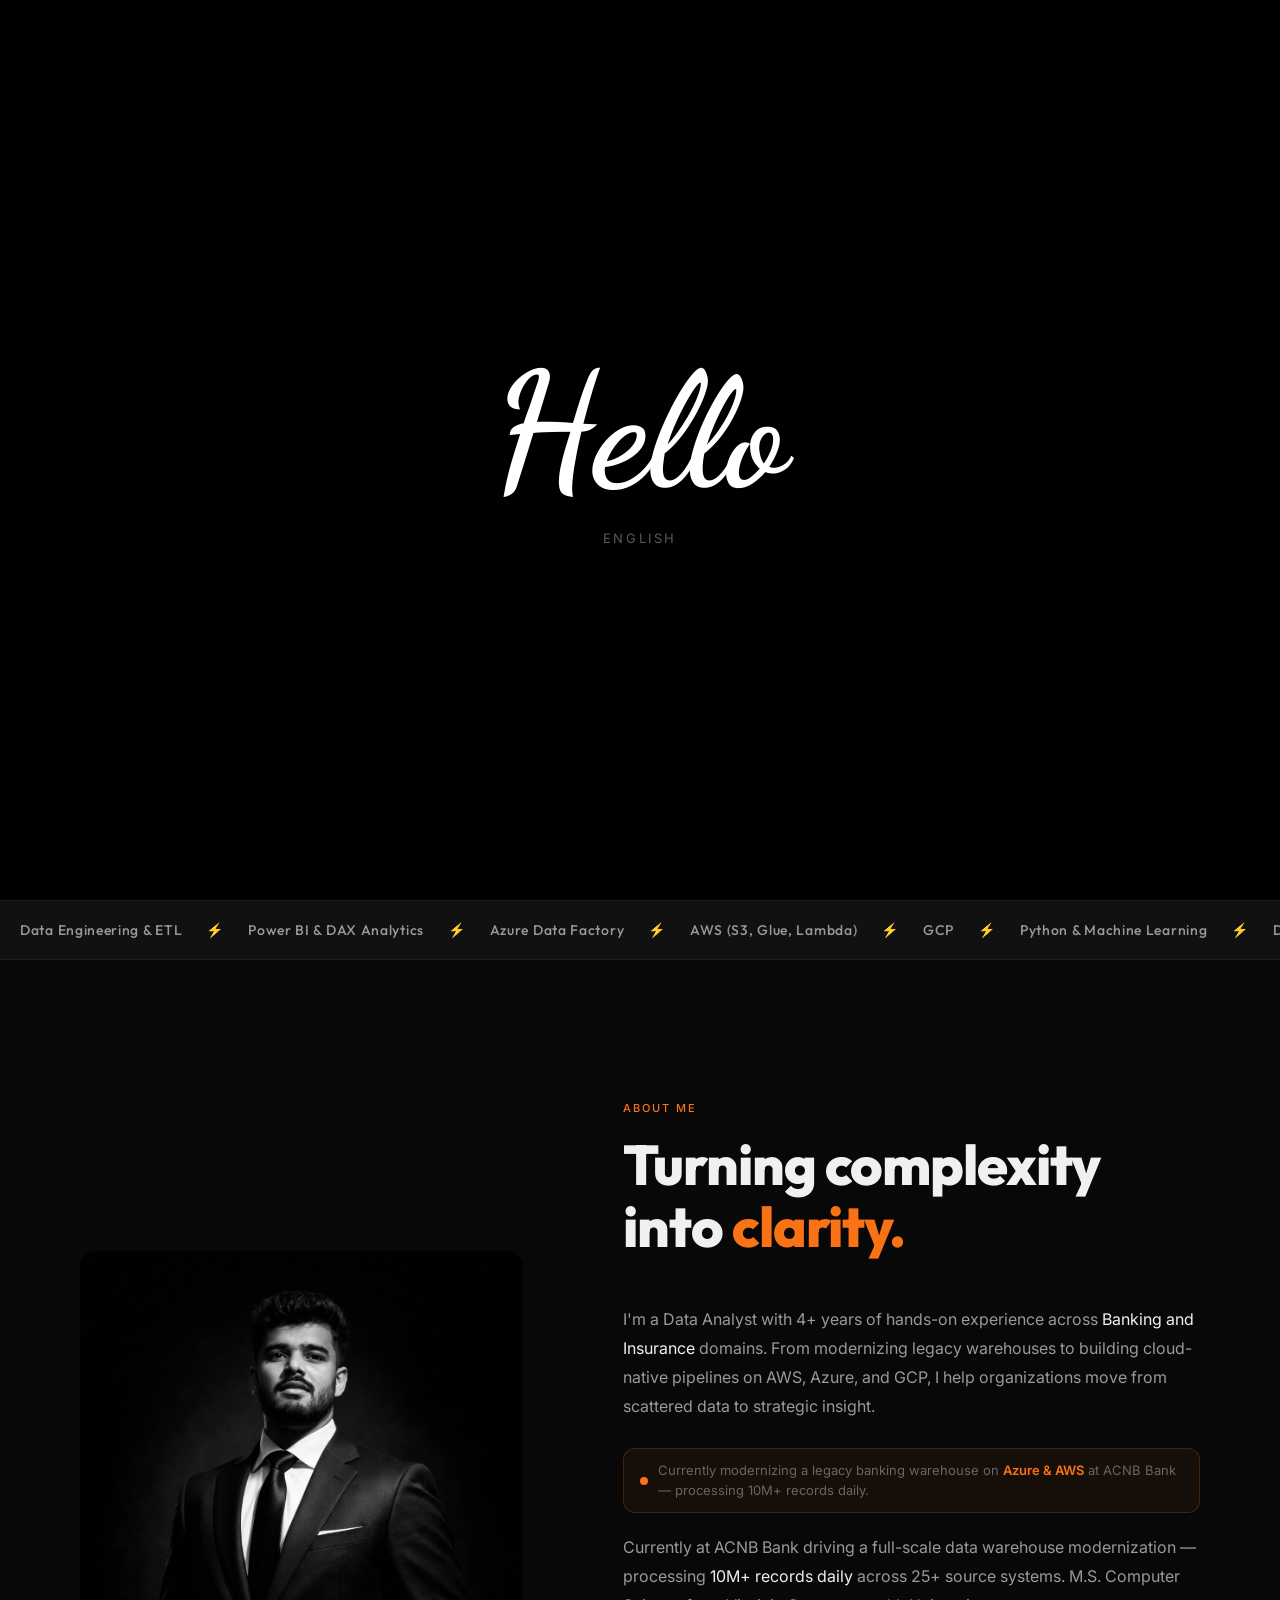
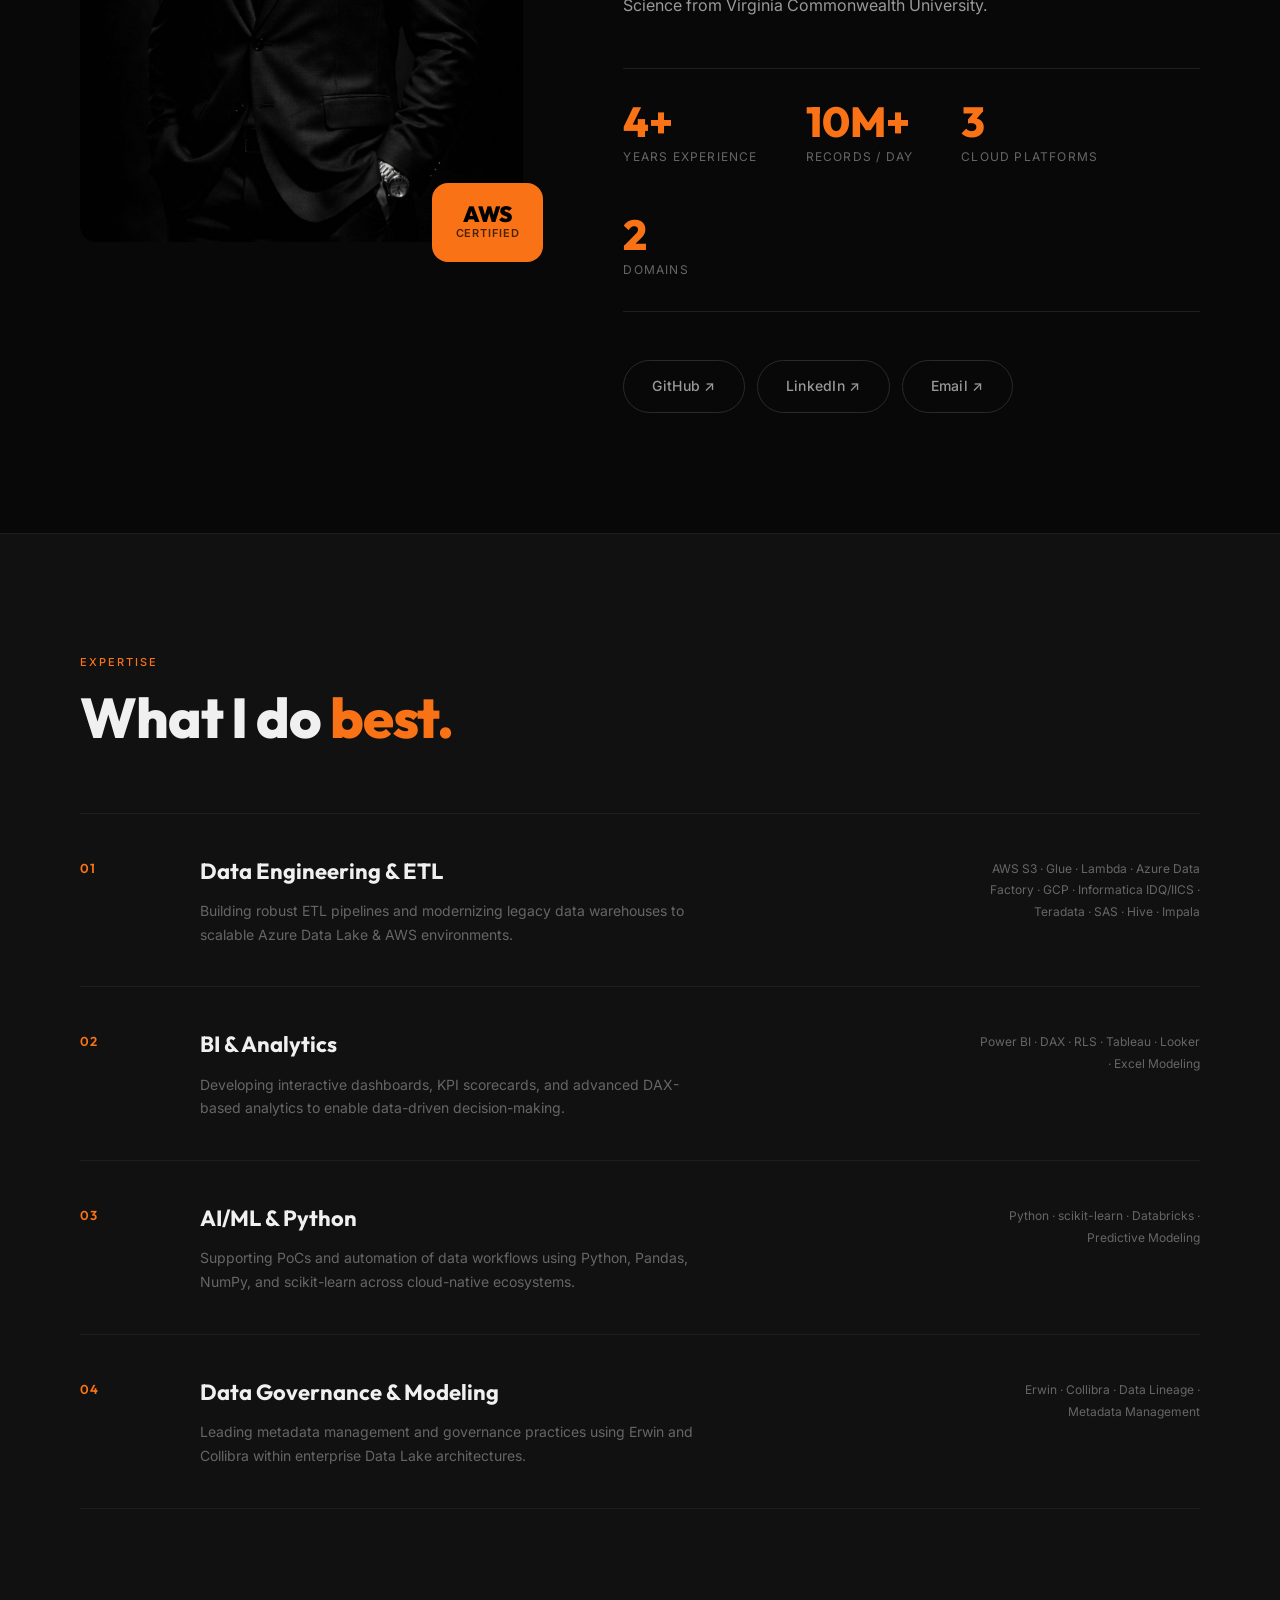
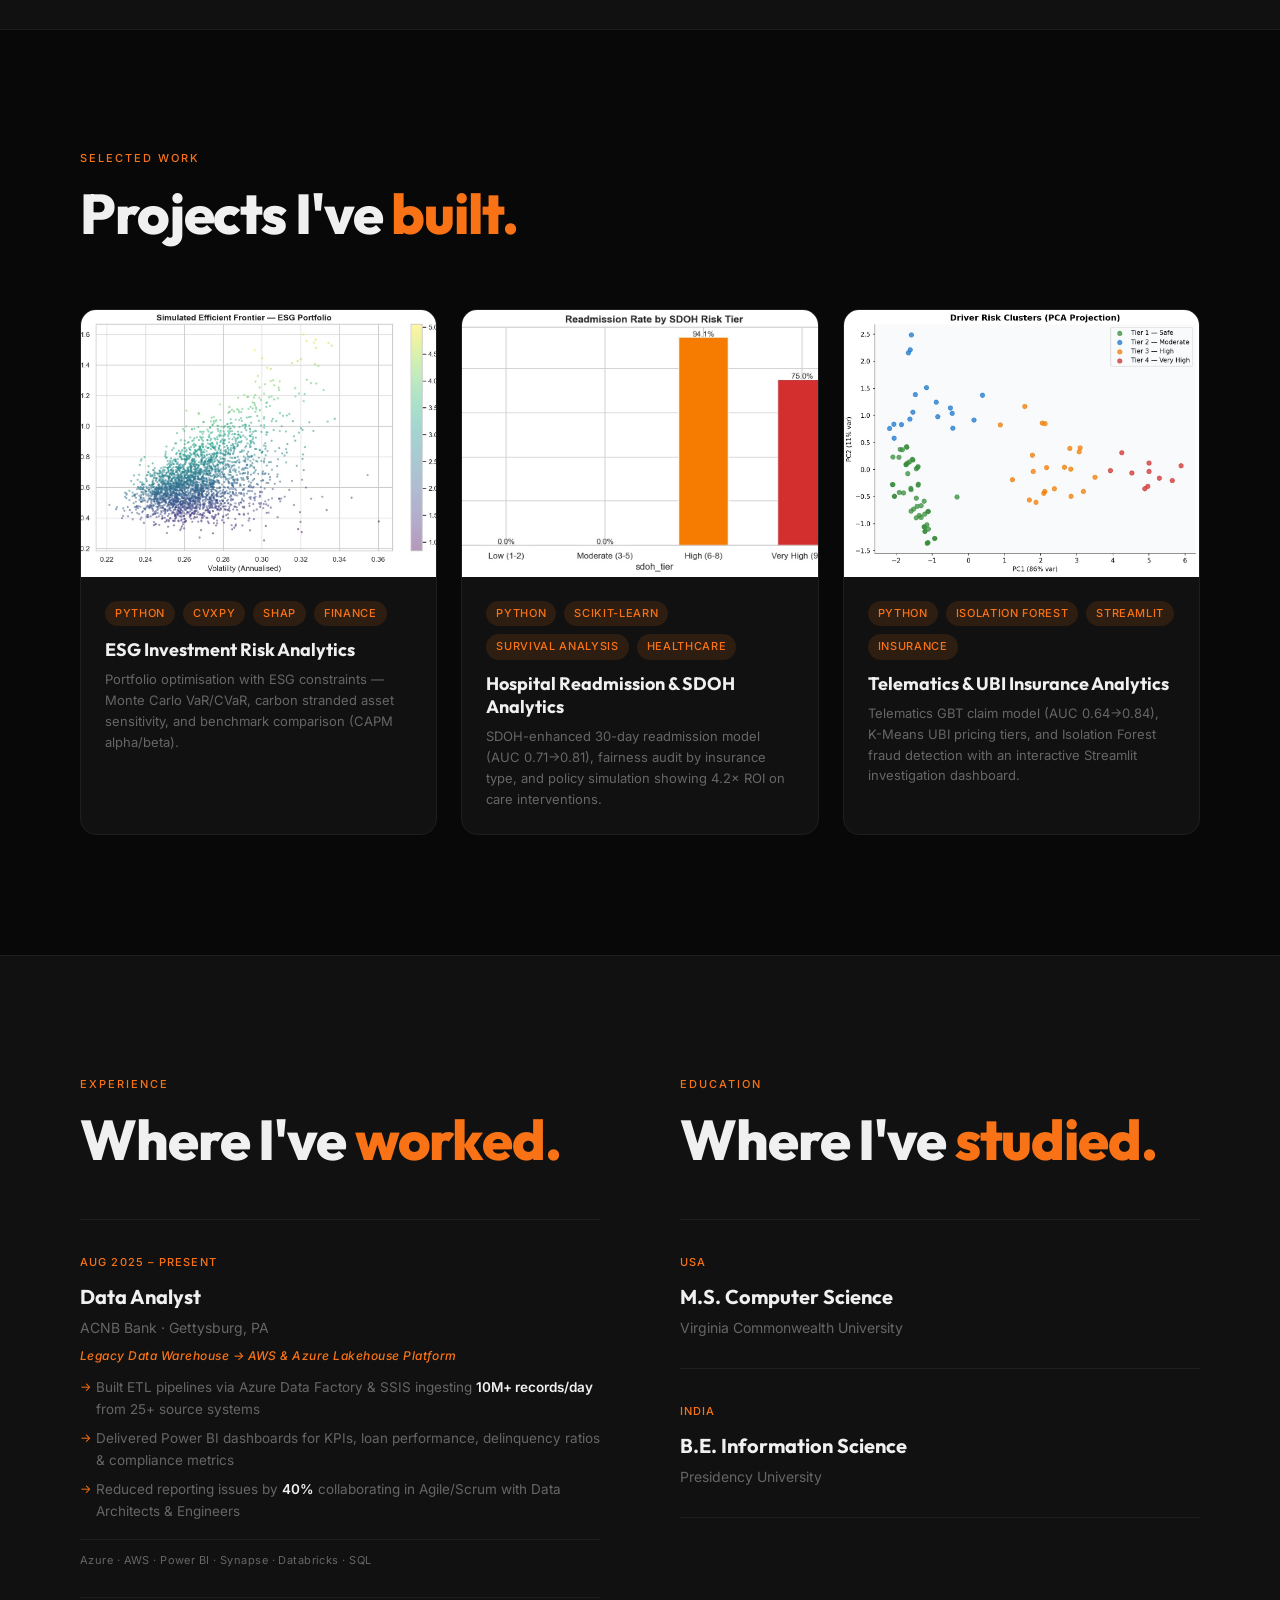
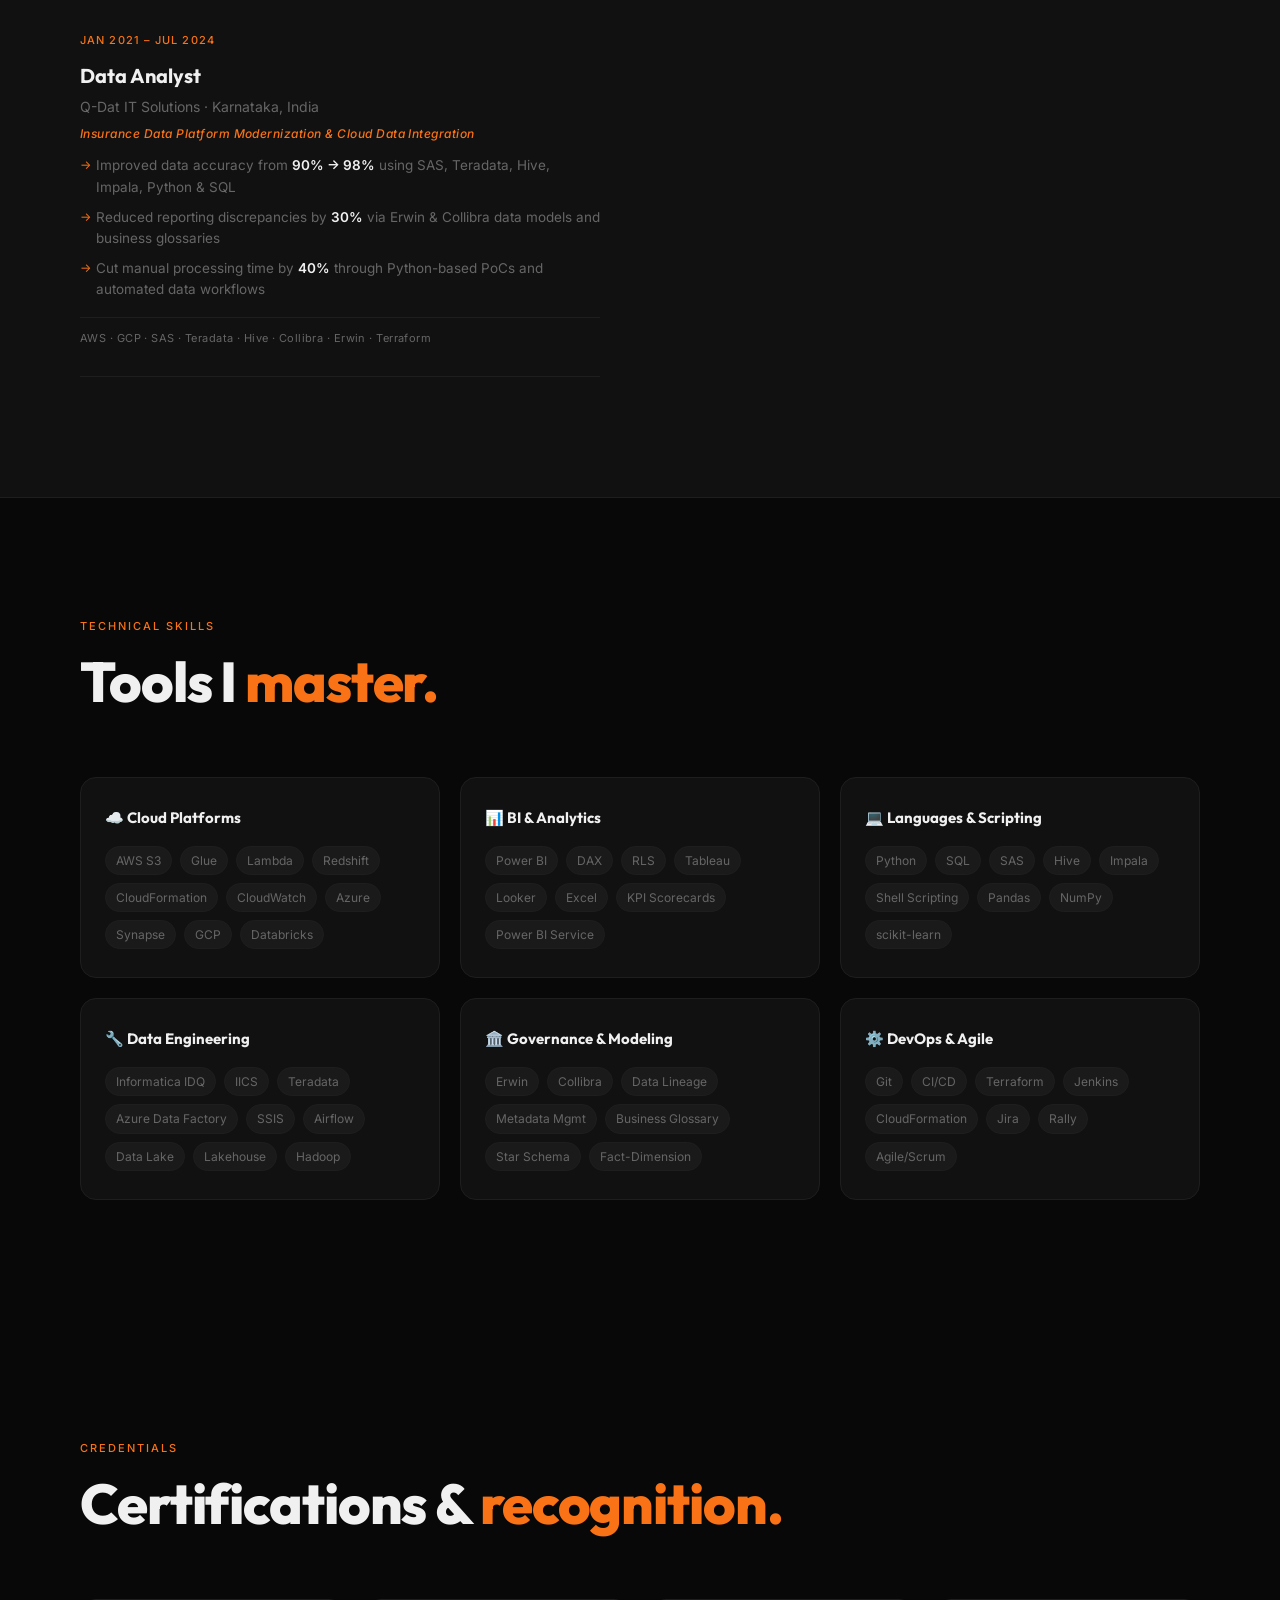
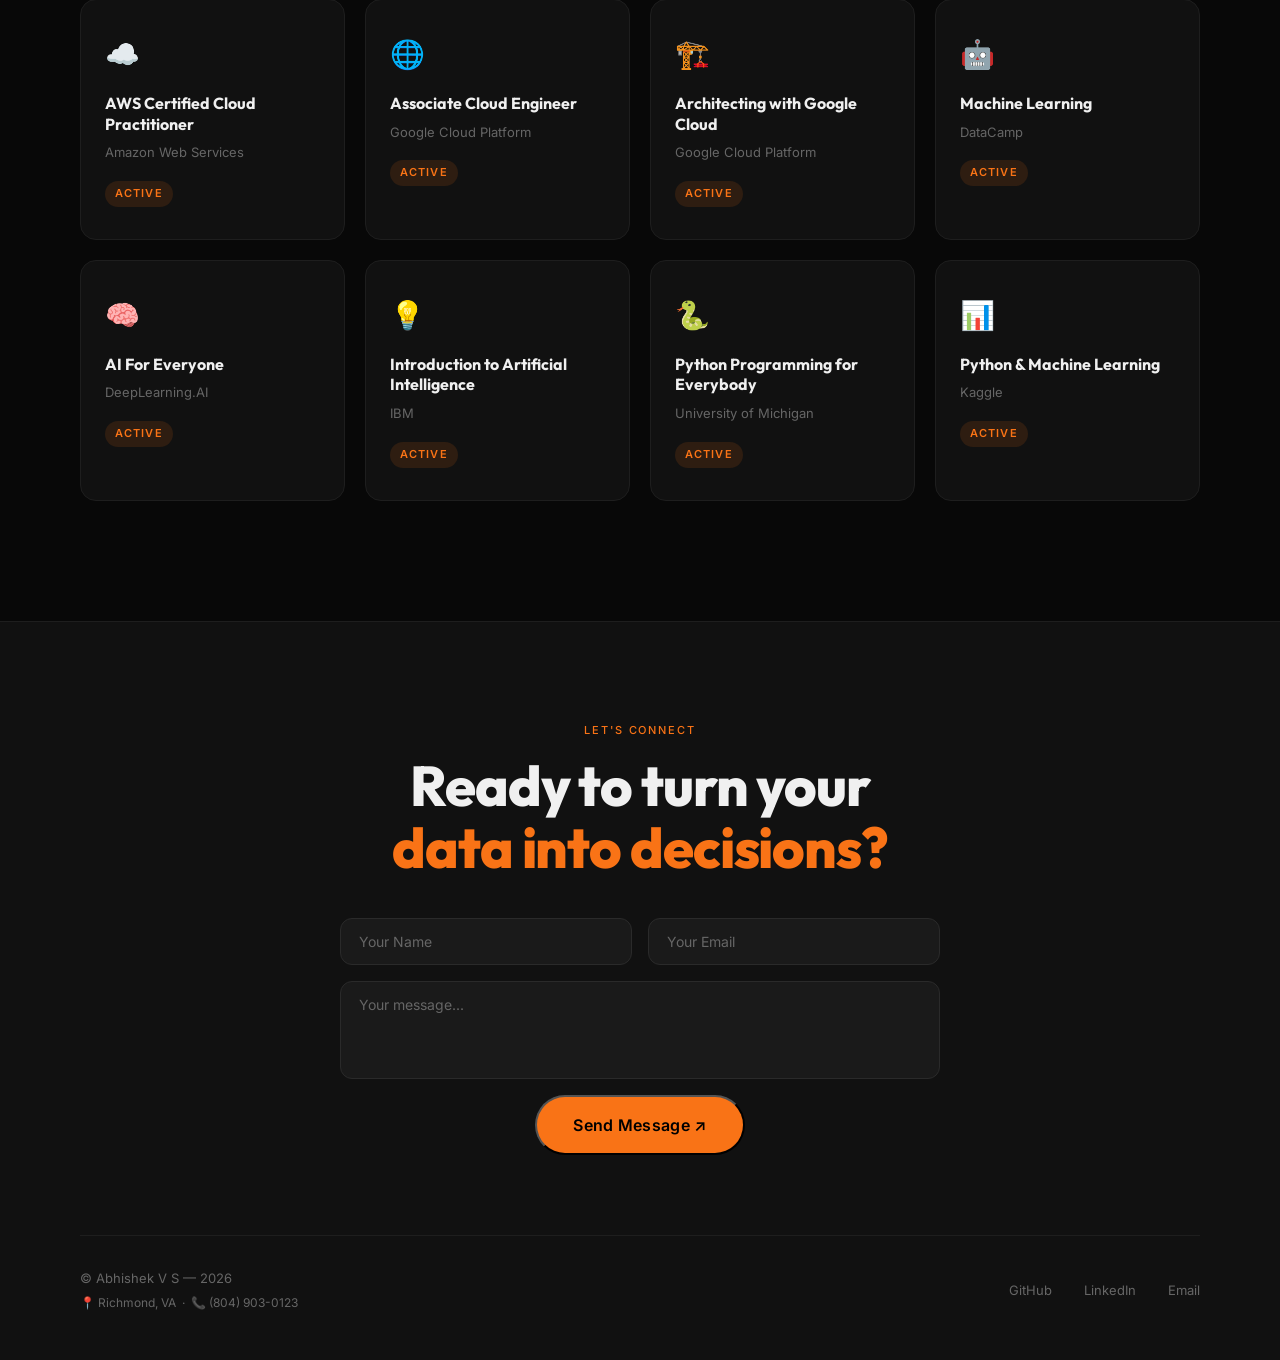
==== commit d027a3ef: "Replace projects with DA portfolio: ESG, Hospital, Telematics" ====
--- a/index.html
+++ b/index.html
@@ -229,52 +229,58 @@
         <h2 class="section-heading">Projects I've <span class="accent">built.</span></h2>
       </div>
       <div class="projects-grid">
-        <a href="https://github.com/abhishekvs" target="_blank" class="project-card reveal">
+        <a href="https://github.com/abhishek-vs/esg-investment-risk-analytics" target="_blank" class="project-card reveal">
           <div class="project-img-wrap">
-            <img src="img/project-cbir.jpg" alt="Content Based Image Retrieval" loading="lazy" />
+            <img src="img/project-esg.jpg" alt="ESG Investment Risk Analytics" loading="lazy" />
             <div class="project-overlay">
               <span>View Project ↗</span>
             </div>
           </div>
           <div class="project-info">
             <div class="project-tags-row">
-              <span class="tag">MATLAB</span>
-              <span class="tag">Machine Learning</span>
-            </div>
-            <div class="project-title">Content Based Image Retrieval System</div>
-            <p class="project-desc">Retrieves visually similar images using color histograms & texture features — no manual tagging required.</p>
+              <span class="tag">Python</span>
+              <span class="tag">CVXPY</span>
+              <span class="tag">SHAP</span>
+              <span class="tag">Finance</span>
+            </div>
+            <div class="project-title">ESG Investment Risk Analytics</div>
+            <p class="project-desc">Portfolio optimisation with ESG constraints — Monte Carlo VaR/CVaR, carbon stranded asset sensitivity, and benchmark comparison (CAPM alpha/beta).</p>
           </div>
         </a>
-        <a href="https://github.com/abhishekvs" target="_blank" class="project-card reveal">
+        <a href="https://github.com/abhishek-vs/hospital-readmission-sdoh-analytics" target="_blank" class="project-card reveal">
           <div class="project-img-wrap">
-            <img src="img/project-hotel.jpg" alt="Hotel Review AI System" loading="lazy" />
+            <img src="img/project-hospital.jpg" alt="Hospital Readmission & SDOH Analytics" loading="lazy" />
             <div class="project-overlay">
               <span>View Project ↗</span>
             </div>
           </div>
           <div class="project-info">
             <div class="project-tags-row">
-              <span class="tag">LangGraph</span>
-              <span class="tag">LLMs</span>
-            </div>
-            <div class="project-title">Hotel Review AI System</div>
-            <p class="project-desc">Multi-agent LangGraph pipeline that analyzes thousands of hotel reviews and generates structured sentiment reports.</p>
+              <span class="tag">Python</span>
+              <span class="tag">Scikit-learn</span>
+              <span class="tag">Survival Analysis</span>
+              <span class="tag">Healthcare</span>
+            </div>
+            <div class="project-title">Hospital Readmission & SDOH Analytics</div>
+            <p class="project-desc">SDOH-enhanced 30-day readmission model (AUC 0.71→0.81), fairness audit by insurance type, and policy simulation showing 4.2× ROI on care interventions.</p>
           </div>
         </a>
-        <a href="https://github.com/abhishekvs" target="_blank" class="project-card reveal">
+        <a href="https://github.com/abhishek-vs/telematics-ubi-insurance-analytics" target="_blank" class="project-card reveal">
           <div class="project-img-wrap">
-            <img src="img/project-qaoa.jpg" alt="QAOA For Vertex Cover" loading="lazy" />
+            <img src="img/project-telematics.jpg" alt="Telematics & UBI Insurance Analytics" loading="lazy" />
             <div class="project-overlay">
               <span>View Project ↗</span>
             </div>
           </div>
           <div class="project-info">
             <div class="project-tags-row">
-              <span class="tag">Qiskit</span>
-              <span class="tag">Quantum Computing</span>
-            </div>
-            <div class="project-title">QAOA For Vertex Cover</div>
-            <p class="project-desc">Implemented Quantum Approximate Optimization Algorithm to solve NP-hard graph problems on quantum hardware simulators.</p>
+              <span class="tag">Python</span>
+              <span class="tag">Isolation Forest</span>
+              <span class="tag">Streamlit</span>
+              <span class="tag">Insurance</span>
+            </div>
+            <div class="project-title">Telematics & UBI Insurance Analytics</div>
+            <p class="project-desc">Telematics GBT claim model (AUC 0.64→0.84), K-Means UBI pricing tiers, and Isolation Forest fraud detection with an interactive Streamlit investigation dashboard.</p>
           </div>
         </a>
       </div>
